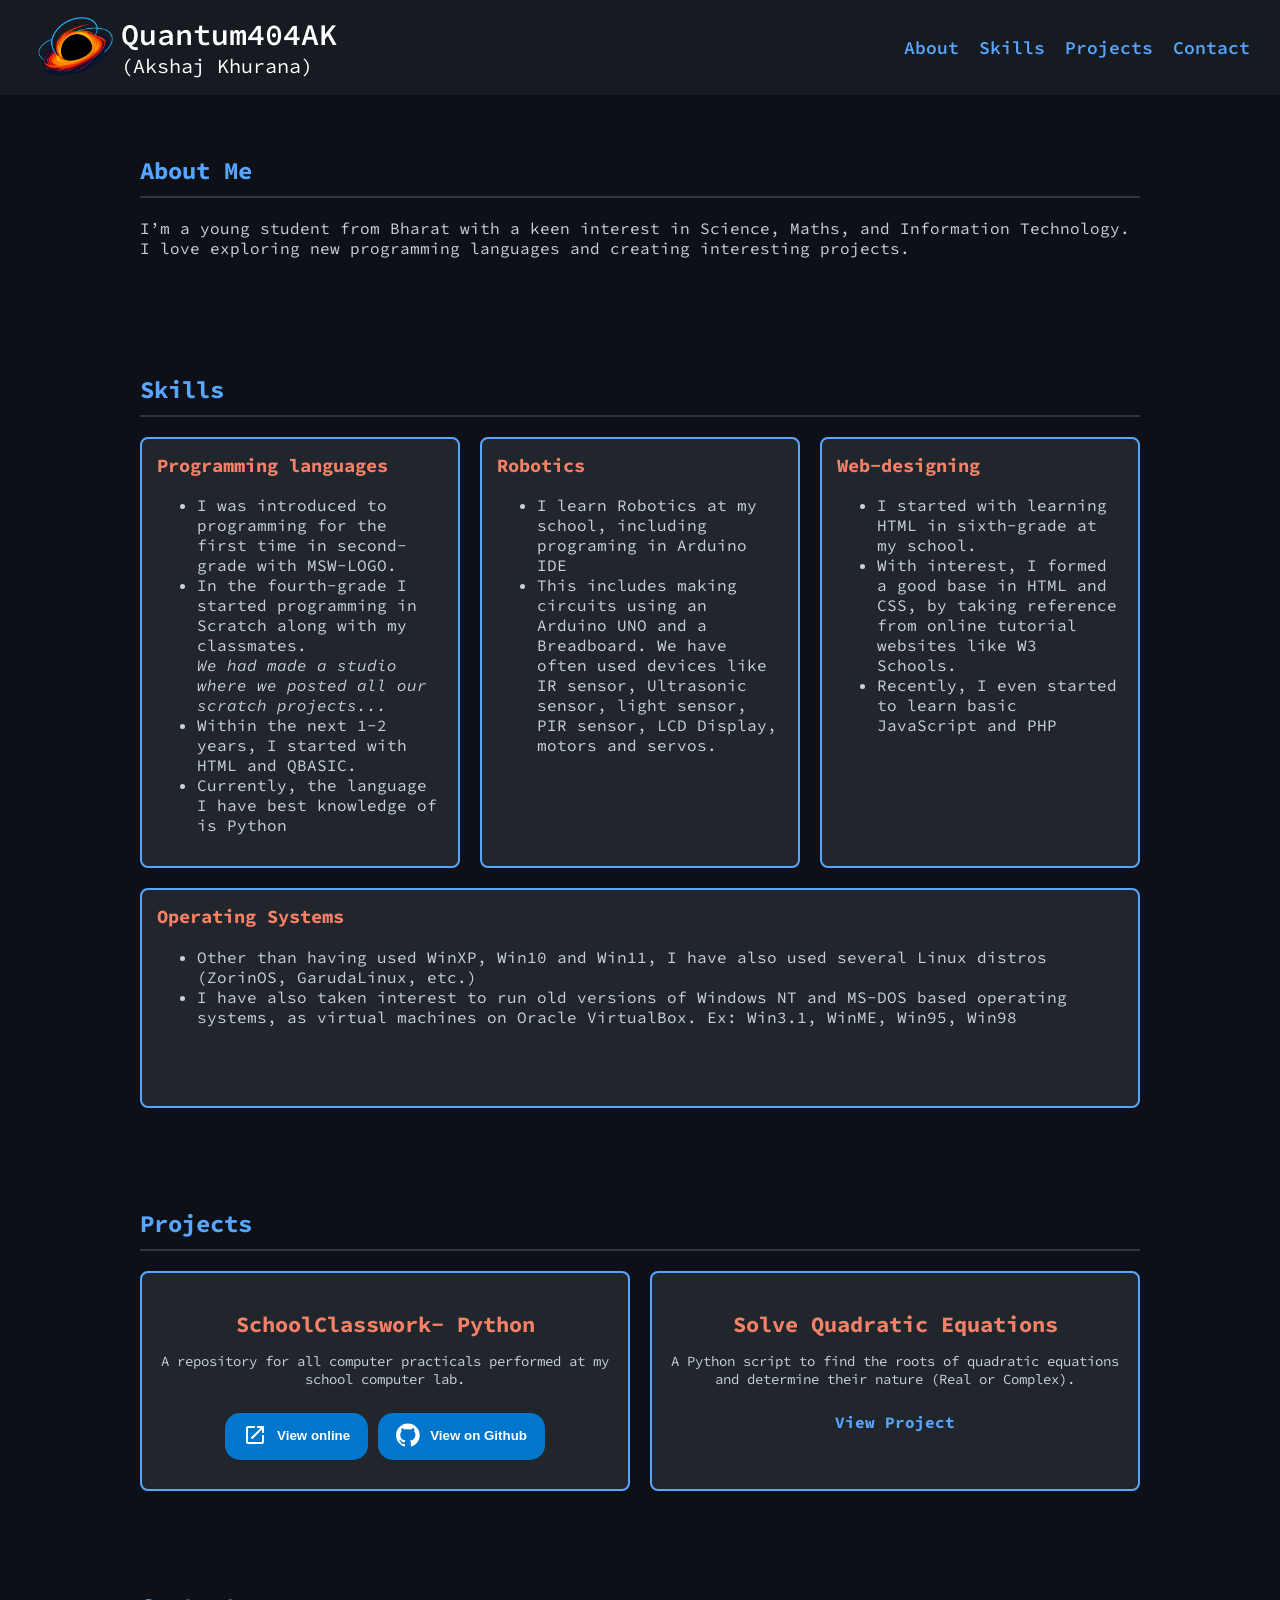
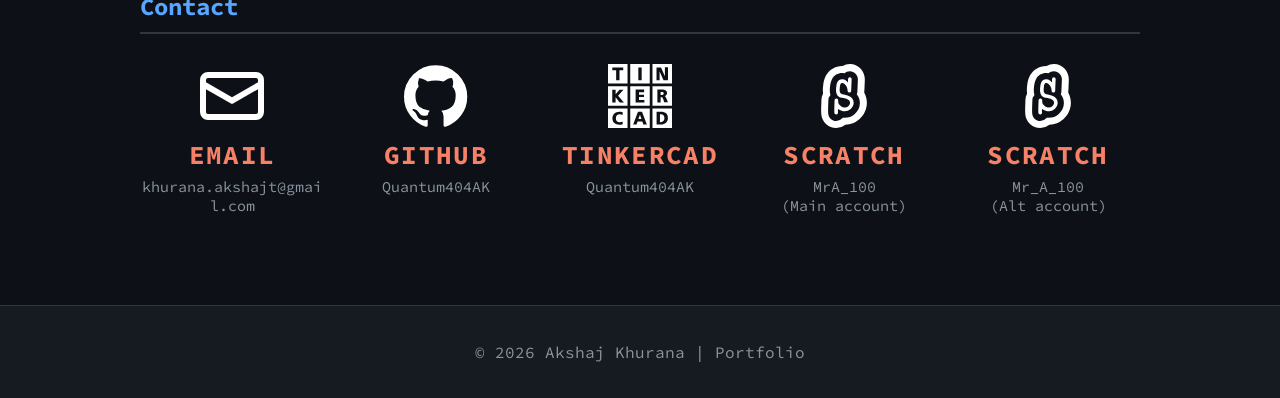
==== index.html @ 87005853 "Update (26/03/2026) added proper icons in media folder and did little changes to the website" ====
<!DOCTYPE html>
<html lang="en">
<head>
  <meta charset="UTF-8">
  <meta name="viewport" content="width=device-width, initial-scale=1.0">
  <title>Quantum404AK | Portfolio</title>
  <link rel="preconnect" href="https://fonts.googleapis.com">
  <link rel="preconnect" href="https://fonts.gstatic.com" crossorigin>
  <link href="https://fonts.googleapis.com/css2?family=Source+Code+Pro:wght@400;600;700&display=swap" rel="stylesheet">
  <link rel="stylesheet" type="text/css" href="styles.css">
  <link rel="icon" type="image/x-icon" href="media/website_icon_square.png">
</head>
<body>
  <header>
    <div class="header"> <div class="title"> <a href="https://quantum404ak.github.io"><span>
    <img src="media/website_icon_sized.png" alt="website_icon">
     <p> <font style="font-weight: 600; font-size: 30px;">Quantum404AK</font><br><font style="font-weight: 400; font-size: 20px;"> (Akshaj Khurana)</font> </p>
        </span></a> </div>
    <nav>
      <a href="#about">About</a>
      <a href="#skills">Skills</a>
      <a href="#projects">Projects</a>
      <a href="#contact">Contact</a>
    </nav>
  </header>

  <section id="about">
    <h2>About Me</h2>
    <p>
      I’m a young student from Bharat with a keen interest in Science, Maths, and Information Technology. 
      I love exploring new programming languages and creating interesting projects.
    </p>
  </section>

  <section id="skills">
    <h2>Skills</h2>
    <div class="skill_tiles">
		<div class="skill_tile">
        <h3>Programming languages</h3>
        <ul>
          <li>I was introduced to programming for the first time in second-grade with MSW-LOGO.</li>
          <li>In the fourth-grade I started programming in Scratch along with my classmates. <br><i>We had made a studio where we posted all our scratch projects...</i></li>
          <li>Within the next 1-2 years, I started with HTML and QBASIC.</li>
          <li>Currently, the language I have best knowledge of is Python</li>
        </ul>
      </div>
      <div class="skill_tile">
        <h3>Robotics</h3>
        <ul>
          <li>I learn Robotics at my school, including programing in Arduino IDE</li>
          <li>This includes making circuits using an Arduino UNO and a Breadboard. We have often used devices like IR sensor, Ultrasonic sensor, light sensor, PIR sensor, LCD Display, motors and servos.</li>
        </ul>
      </div>
      <div class="skill_tile">
        <h3>Web-designing</h3>
        <ul>
          <li>I started with learning HTML in sixth-grade at my school.</li>
          <li>With interest, I formed a good base in HTML and CSS, by taking reference from online tutorial websites like W3 Schools.</li>
          <li>Recently, I even started to learn basic JavaScript and PHP</li>
        </ul>
      </div>
		<div class="skill_tile">
        <h3>Operating Systems</h3>
        <ul>
          <li>Other than having used WinXP, Win10 and Win11, I have also used several Linux distros (ZorinOS, GarudaLinux, etc.)</li>
          <li>I have also taken interest to run old versions of Windows NT and MS-DOS based operating systems, as virtual machines on Oracle VirtualBox. Ex: Win3.1, WinME, Win95, Win98</li>
        </ul>
      </div>
    </div>
  </section>

  <section id="projects">
    <h2>Projects</h2>
    <div class="projects">
      <div class="project">
        <h3>SchoolClasswork- Python</h3>
        <p>A repository for all computer practicals performed at my school computer lab.</p>
        <div class="project-buttons">
          <a href="https://quantum404ak.github.io/projects/school_classwork_python/" target="_blank">
            <button class="btn"> <span>
                        <img src="media/open-in-new_24px_dark.svg">
                        View online</span></button>
          </a>
          <a href="https://github.com/Quantum404AK/school_classwork_python/" target="_blank">
            <button class="btn"><span>
                        <img src="media/github_24px_dark.svg">
                        View on Github</span></button>
          </a>
        </div>
      </div>
      <div class="project">
        <h3>Solve Quadratic Equations</h3>
        <p>A Python script to find the roots of quadratic equations and determine their nature (Real or Complex).</p>
        <a href="https://github.com/Quantum404AK/Solve-Quadratic-Equations-using-Python" target="_blank">View Project</a>
      </div>
    </div>
  </section>

  <section id="contact">
    <h2>Contact</h2>
    <div class="contact-grid">
      <a href="mailto:khurana.akshajt@gmail.com" class="contact-card">
        <img src="media/mail_64px_dark.svg" alt ="mail_icon">
        <span class="contact-label">Email</span>
        <span class="contact-value">khurana.akshajt@gmail.com</span>
      </a>
      <a href="https://github.com/Quantum404AK" target="_blank" class="contact-card">
		<img src="media/github_64px_dark.svg" alt="github_icon">
        <span class="contact-label">GitHub</span>
        <span class="contact-value">Quantum404AK</span>
      </a>
      <a href="https://www.tinkercad.com/users/kvr83vCfuyB-quantum404ak" target="_blank" class="contact-card">
        <img src="media/tinkercad_64px_dark.svg" alt="tinkercad_icon">
        <span class="contact-label">Tinkercad</span>
        <span class="contact-value">Quantum404AK</span>
      </a>
      <a href="https://scratch.mit.edu/users/MrA_100" target="_blank" class="contact-card">
		<img src="media/scratch_64px_dark.svg" alt="scratch_icon">
        <span class="contact-label">Scratch</span>
        <span class="contact-value">MrA_100<br>(Main account)</span>
      </a>
	  <a href="https://scratch.mit.edu/users/Mr_A_100" target="_blank" class="contact-card">
		<img src="media/scratch_64px_dark.svg" alt="scratch_icon">
        <span class="contact-label">Scratch</span>
        <span class="contact-value">Mr_A_100<br>(Alt account)</span>
      </a>
    </div>
  </section>

  <footer>
    <p>&copy; 2026 Akshaj Khurana | Portfolio</p>
  </footer>
</body>
</html>
---- styles.css ----
/*
body {
    font-family: "Source Code Pro", monospace;
    font-optical-sizing: auto;
    font-style: normal;
    margin: 0;
    padding: 0;
    background: #0D1117;
    color: #C9D1D9;
}
.title span{
        display: inline-flex;
    align-items: center;
  }
.title a,
.title a:link,
.title a:visited,
.title a:hover,
.title a:active {
  color: inherit;
  text-decoration: none;
}
.title p {
        margin: 0px;
}
.title img {
    width: 75px;
    height: auto;
    margin: 0 8px;
  }
header {
    background: #30363D;
        color: #FFFFFF;
    padding: 20px;
}
header h1 {
    margin: 0;
}
nav {
    margin-top: 10px;
}
nav a {
    color: #fff;
    margin: 0 10px;
    text-decoration: none;
}
section {
    padding: 40px;
    max-width: 900px;
    margin: auto;
}
h2 {
    border-bottom: 2px solid #30363D;
    padding-bottom: 10px;
}
.skill_tiles {
        display:flex;
        gap: 20px;
}
.skill_tile {
        padding: 15px;
        border-radius: 8px;
  border-color: #C75136;
  border-width: 10px;
  transition: transform 0.3s ease, box-shadow 0.3s ease;
}
.skill_tile:hover {
  transform: translateY(-5px);
  box-shadow: 0 8px 20px #A5D6FF;
}
.projects {
  display: flex;
  gap: 20px;
}

.project {
  background: #F78166;
  padding: 15px;
  border-radius: 8px;
  border-color: #C75136;
  border-width: 10px;
  transition: transform 0.3s ease, box-shadow 0.3s ease;
  text-align: center;
}

.project h3 {
  margin-bottom: 10px;
  color: #333;
  font-size: 25px;
}

.project p {
  color: #555;
  font-weight: bold;
}

.project a {
  display: inline-block;
  margin-top: 10px;
  text-decoration: none;
  color: #0077cc;
  font-weight: bold;
  transition: color 0.3s ease;
}

.project:hover {
  transform: translateY(-5px);
  box-shadow: 0 8px 20px #A5D6FF;
}

.project:hover a {
  color: #005fa3;
}

.project-buttons {
  margin-top: 15px;
  display: flex;
  gap: 10px;
  justify-content: center;
}

.btn {
  padding: 10px 18px;
  border: none;
  border-radius: 15px;
  cursor: pointer;
  font-weight: 600;
  transition: all 0.3s ease;
}
.btn {
  background: #0077cc;
  color: #fff;
}

.btn span{
        display: inline-flex;
    align-items: center;
  }
  
.btn img {
        padding-right: 10px;
}

.btn:hover {
  background: #005fa3;
  transform: scale(1.05);
}
footer {
    background: #222;
    color: #fff;
    text-align: center;
    padding: 20px;
    margin-top: 40px;
}
/*New code below*/
body {
  font-family: "Source Code Pro", monospace;
  margin: 0;
  padding: 0;
  background: #0D1117;
  color: #C9D1D9;
}

/* Header */
header {
  background: #161B22;
  color: #FFFFFF;
  padding: 15px 30px;
  display: flex;
  justify-content: space-between;
  align-items: center;
  flex-wrap: wrap;
}

.header {
  display: flex;
  justify-content: space-between;
  align-items: center;
  width: 100%;
}

.title {
  display: flex;
}

.title span {
  display: inline-flex;
  align-items: center;
}

.title a,
.title a:link,
.title a:visited,
.title a:hover,
.title a:active {
  color: inherit;
  text-decoration: none;
}

.title p {
  margin: 0px;
}

.title img {
  width: 75px;
  height: auto;
  margin: 0 8px;
}

nav {
  display: flex;
  align-items: center;
  flex-wrap: wrap;
  margin-left: auto;
  font-size: 18px;
}

@media (max-width: 450px) {
  .header {
    flex-wrap: wrap;
  }
  nav {
    width: 100%;
    margin-left: 0;
    justify-content: center;
    margin-top: 12px;
  }
}

nav a {
  color: #58A6FF;
  margin-left: 20px;
  text-decoration: none;
  font-weight: 600;
  transition: color 0.3s ease;
}

nav a:hover {
  color: #F78166;
}

/* Sections */
section {
  padding: 40px;
  max-width: 1000px;
  margin: auto;
}

h2 {
  border-bottom: 2px solid #30363D;
  padding-bottom: 10px;
  color: #58A6FF;
}

/* Skills */
.skill_tiles {
  display: flex;
  flex-wrap: wrap;
  gap: 20px;
  justify-content: flex-start;
}

.skill_tile {
  background: #21262D;
  color: #C9D1D9;
  width: 280px;
  min-height: 220px;
  /* ensures a minimum size */
  padding: 15px;
  border-radius: 8px;
  border: 2px solid #58A6FF;
  transition: transform 0.3s ease, box-shadow 0.3s ease;
  flex: 1 1 280px;
  box-sizing: border-box;
  /* prevents overflow */
}

.skill_tile:hover {
  transform: translateY(-5px);
  box-shadow: 0 8px 20px #58A6FF;
}

.skill_tile h3 {
  margin-top: 0;
  color: #F78166;
}

*/

/* Skills */
.skill_tiles {
  display: flex;
  flex-wrap: wrap;
  gap: 20px;
  justify-content: flex-start;
}

.skill_tile {
  background: #21262D;
  color: #C9D1D9;
  width: 280px;
  min-height: 220px;
  padding: 15px;
  border-radius: 8px;
  border: 2px solid #58A6FF;
  transition: transform 0.3s ease, box-shadow 0.3s ease;
  flex: 1 1 280px;
  box-sizing: border-box;
}

.skill_tile:hover {
  transform: translateY(-5px);
  box-shadow: 0 8px 20px #58A6FF;
}

.skill_tile h3 {
  margin-top: 0;
  color: #F78166;
}

/* Projects */
.projects {
  display: flex;
  flex-wrap: wrap;
  gap: 20px;
  justify-content: flex-start;
}

.project {
  background: #21262D;
  color: #C9D1D9;
  width: 280px;
  min-height: 220px;
  padding: 15px;
  border-radius: 8px;
  border: 2px solid #58A6FF;
  transition: transform 0.3s ease, box-shadow 0.3s ease;
  flex: 1 1 280px;
  box-sizing: border-box;
  text-align: center;
}

.project:hover {
  transform: translateY(-5px);
  box-shadow: 0 8px 20px #58A6FF;
}

.project h3 {
  margin-bottom: 10px;
  color: #F78166;
  font-size: 22px;
}

.project p {
  font-size: 14px;
  color: #C9D1D9;
}

.project a {
  display: inline-block;
  margin-top: 10px;
  text-decoration: none;
  color: #58A6FF;
  font-weight: bold;
  transition: color 0.3s ease;
}

.project a:hover {
  color: #F78166;
}

.project-buttons {
  margin-top: 15px;
  display: flex;
  gap: 10px;
  justify-content: center;
}

.btn {
  padding: 10px 18px;
  border: none;
  border-radius: 15px;
  cursor: pointer;
  font-weight: 600;
  transition: all 0.3s ease;
}

.btn {
  background: #0077cc;
  color: #fff;
}

.btn span {
  display: inline-flex;
  align-items: center;
}

.btn img {
  padding-right: 10px;
}

.btn:hover {
  background: #005fa3;
  transform: scale(1.05);
}

footer {
  background: #161B22;
  color: #8B949E;
  padding: 20px;
  margin-top: 40px;
  text-align: center;
  border-top: 1px solid #30363D;
}

/* Contact */
.contact-grid {
  display: flex;
  /*flex-wrap: wrap;*/
  gap: 20px;
  justify-content: flex-start;
  margin-top: 20px;
}

.contact-card {
	padding-top: 10px;
	padding-bottom: 10px;
  text-decoration: none;
  color: #C9D1D9;
  flex: 1 1 160px;
  display: flex;
  flex-direction: column;
  align-items: center;
  text-align: center;
  transition: transform 0.3s ease, box-shadow 0.3s ease, border-color 0.3s ease;
}

.contact-card:hover {
  transform: translateY(-5px);
  /*box-shadow: 0 4px 10px #58A6FF;*/
}

.contact-card img {
	padding-bottom: 10px;
}

.contact-label {
  font-size: 26px;
  font-weight: 700;
  color: #F78166;
  margin-bottom: 6px;
  letter-spacing: 0.05em;
  text-transform: uppercase;
}

.contact-value {
  font-size: 15px;
  color: #8B949E;
  word-break: break-all;
}
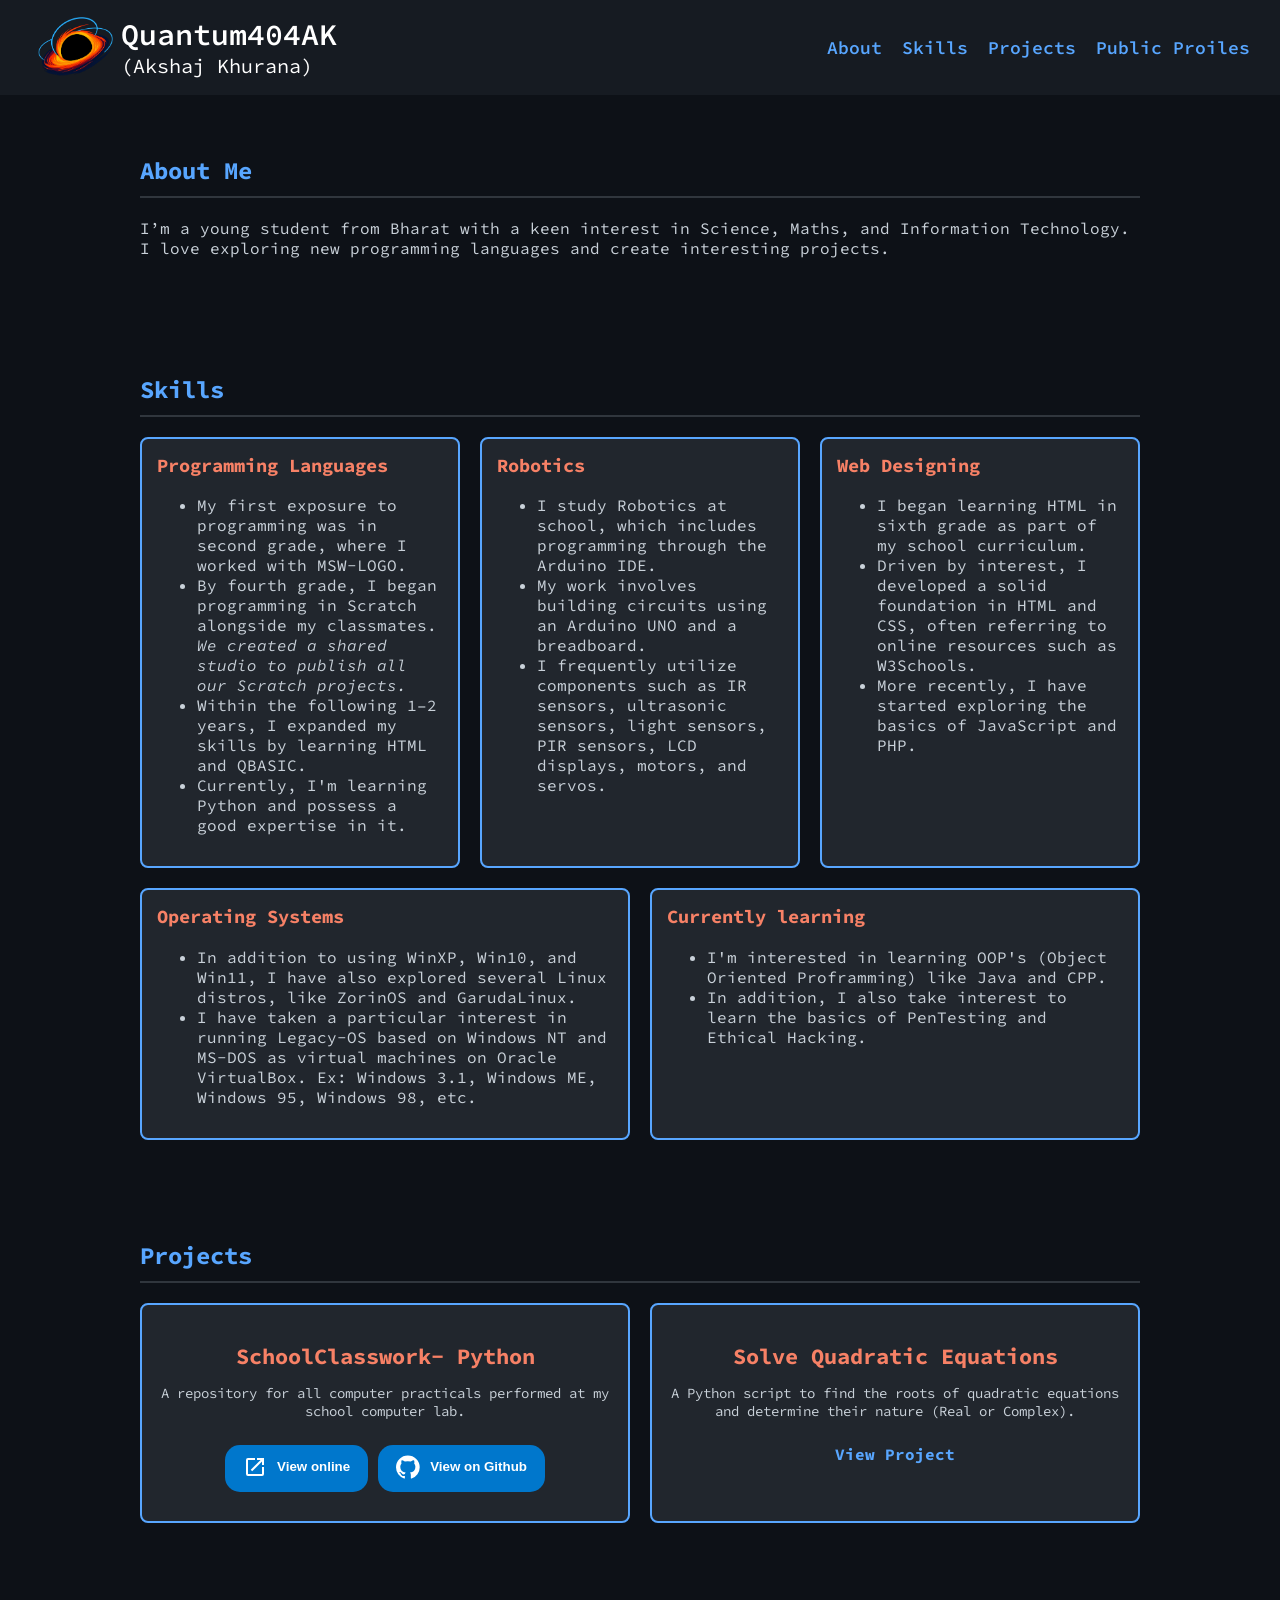
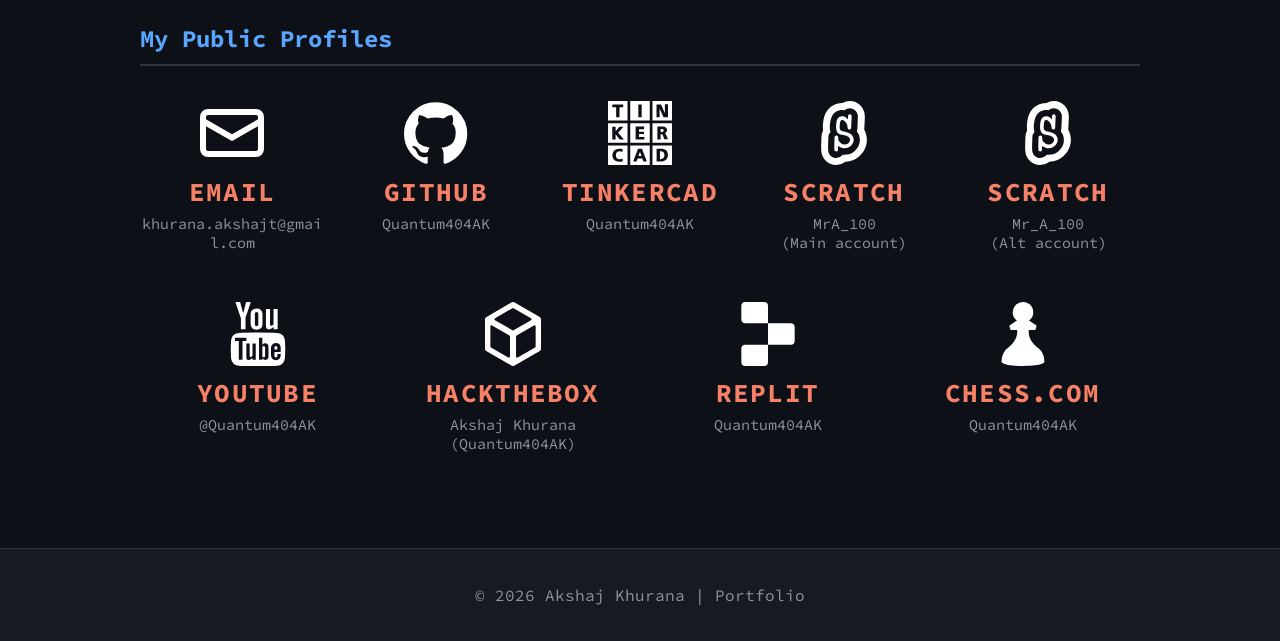
==== commit 40c8df66: "Update (27/03/2026) 1. Added new public profiles. 2. Replaced the text in skills with a paraphrased " ====
--- a/index.html
+++ b/index.html
@@ -20,7 +20,7 @@
       <a href="#about">About</a>
       <a href="#skills">Skills</a>
       <a href="#projects">Projects</a>
-      <a href="#contact">Contact</a>
+      <a href="#contact">Public Proiles</a>
     </nav>
   </header>
 
@@ -28,13 +28,16 @@
     <h2>About Me</h2>
     <p>
       I’m a young student from Bharat with a keen interest in Science, Maths, and Information Technology. 
-      I love exploring new programming languages and creating interesting projects.
+      I love exploring new programming languages and create interesting projects.
     </p>
   </section>
 
   <section id="skills">
     <h2>Skills</h2>
     <div class="skill_tiles">
+	<!--
+	My intitial text....
+	(DELETE THIS COMMENT LATER)
 		<div class="skill_tile">
         <h3>Programming languages</h3>
         <ul>
@@ -67,6 +70,52 @@
         </ul>
       </div>
     </div>
+	--!>
+	<div class="skill_tiles"> 
+  <div class="skill_tile"> 
+    <h3>Programming Languages</h3> 
+    <ul> 
+      <li>My first exposure to programming was in second grade, where I worked with MSW-LOGO.</li> 
+      <li>By fourth grade, I began programming in Scratch alongside my classmates. <br><i>We created a shared studio to publish all our Scratch projects.</i></li> 
+      <li>Within the following 1–2 years, I expanded my skills by learning HTML and QBASIC.</li> 
+      <li>Currently, I'm learning Python and possess a good expertise in it.</li> 
+    </ul> 
+  </div> 
+  
+  <div class="skill_tile"> 
+    <h3>Robotics</h3> 
+    <ul> 
+      <li>I study Robotics at school, which includes programming through the Arduino IDE.</li> 
+      <li>My work involves building circuits using an Arduino UNO and a breadboard.</li>
+	  <li>I frequently utilize components such as IR sensors, ultrasonic sensors, light sensors, PIR sensors, LCD displays, motors, and servos.</li> 
+    </ul> 
+  </div> 
+  
+  <div class="skill_tile"> 
+    <h3>Web Designing</h3> 
+    <ul> 
+      <li>I began learning HTML in sixth grade as part of my school curriculum.</li> 
+      <li>Driven by interest, I developed a solid foundation in HTML and CSS, often referring to online resources such as W3Schools.</li> 
+      <li>More recently, I have started exploring the basics of JavaScript and PHP.</li> 
+    </ul> 
+  </div> 
+  
+  <div class="skill_tile"> 
+    <h3>Operating Systems</h3> 
+    <ul> 
+      <li>In addition to using WinXP, Win10, and Win11, I have also explored several Linux distros, like ZorinOS and GarudaLinux.</li> 
+      <li>I have taken a particular interest in running Legacy-OS based on Windows NT and MS-DOS as virtual machines on Oracle VirtualBox. Ex: Windows 3.1, Windows ME, Windows 95, Windows 98, etc.</li> 
+    </ul> 
+  </div> 
+  <div class="skill_tile"> 
+    <h3>Currently learning</h3> 
+    <ul> 
+      <li>I'm interested in learning OOP's (Object Oriented Proframming) like Java and CPP.</li> 
+      <li>In addition, I also take interest to learn the basics of PenTesting and Ethical Hacking.</li> 
+    </ul> 
+  </div> 
+</div>
+
   </section>
 
   <section id="projects">
@@ -97,7 +146,7 @@
   </section>
 
   <section id="contact">
-    <h2>Contact</h2>
+    <h2>My Public Profiles</h2>
     <div class="contact-grid">
       <a href="mailto:khurana.akshajt@gmail.com" class="contact-card">
         <img src="media/mail_64px_dark.svg" alt ="mail_icon">
@@ -124,6 +173,26 @@
         <span class="contact-label">Scratch</span>
         <span class="contact-value">Mr_A_100<br>(Alt account)</span>
       </a>
+	  <a href="https://www.youtube.com/@Quantum404AK" target="_blank" class="contact-card">
+		<img src="media/youtube_64px_dark.svg" alt="scratch_icon">
+        <span class="contact-label">YouTube</span>
+        <span class="contact-value">@Quantum404AK</span>
+      </a>
+	  <a href="https://profile.hackthebox.com/profile/019d2fa9-46f9-70f2-98e4-74d680e71ab7" target="_blank" class="contact-card">
+		<img src="media/hackthebox_64px_dark.svg" alt="scratch_icon">
+        <span class="contact-label">HackTheBox</span>
+        <span class="contact-value">Akshaj Khurana <br> (Quantum404AK)</span>
+      </a>
+	  <a href="https://replit.com/@Quantum404AK" target="_blank" class="contact-card">
+		<img src="media/replit_64px_dark.svg" alt="scratch_icon">
+        <span class="contact-label">Replit</span>
+        <span class="contact-value">Quantum404AK</span>
+      </a>
+	  <a href="https://www.chess.com/member/quantum404ak" target="_blank" class="contact-card">
+		<img src="media/chessdotcom_64px_dark.svg" alt="scratch_icon">
+        <span class="contact-label">Chess.Com</span>
+        <span class="contact-value">Quantum404AK</span>
+      </a>
     </div>
   </section>
 
--- a/styles.css
+++ b/styles.css
@@ -416,15 +416,15 @@
 /* Contact */
 .contact-grid {
   display: flex;
-  /*flex-wrap: wrap;*/
+  flex-wrap: wrap;
   gap: 20px;
   justify-content: flex-start;
   margin-top: 20px;
 }
 
 .contact-card {
-	padding-top: 10px;
-	padding-bottom: 10px;
+	padding-top: 15px;
+	padding-bottom: 15px;
   text-decoration: none;
   color: #C9D1D9;
   flex: 1 1 160px;
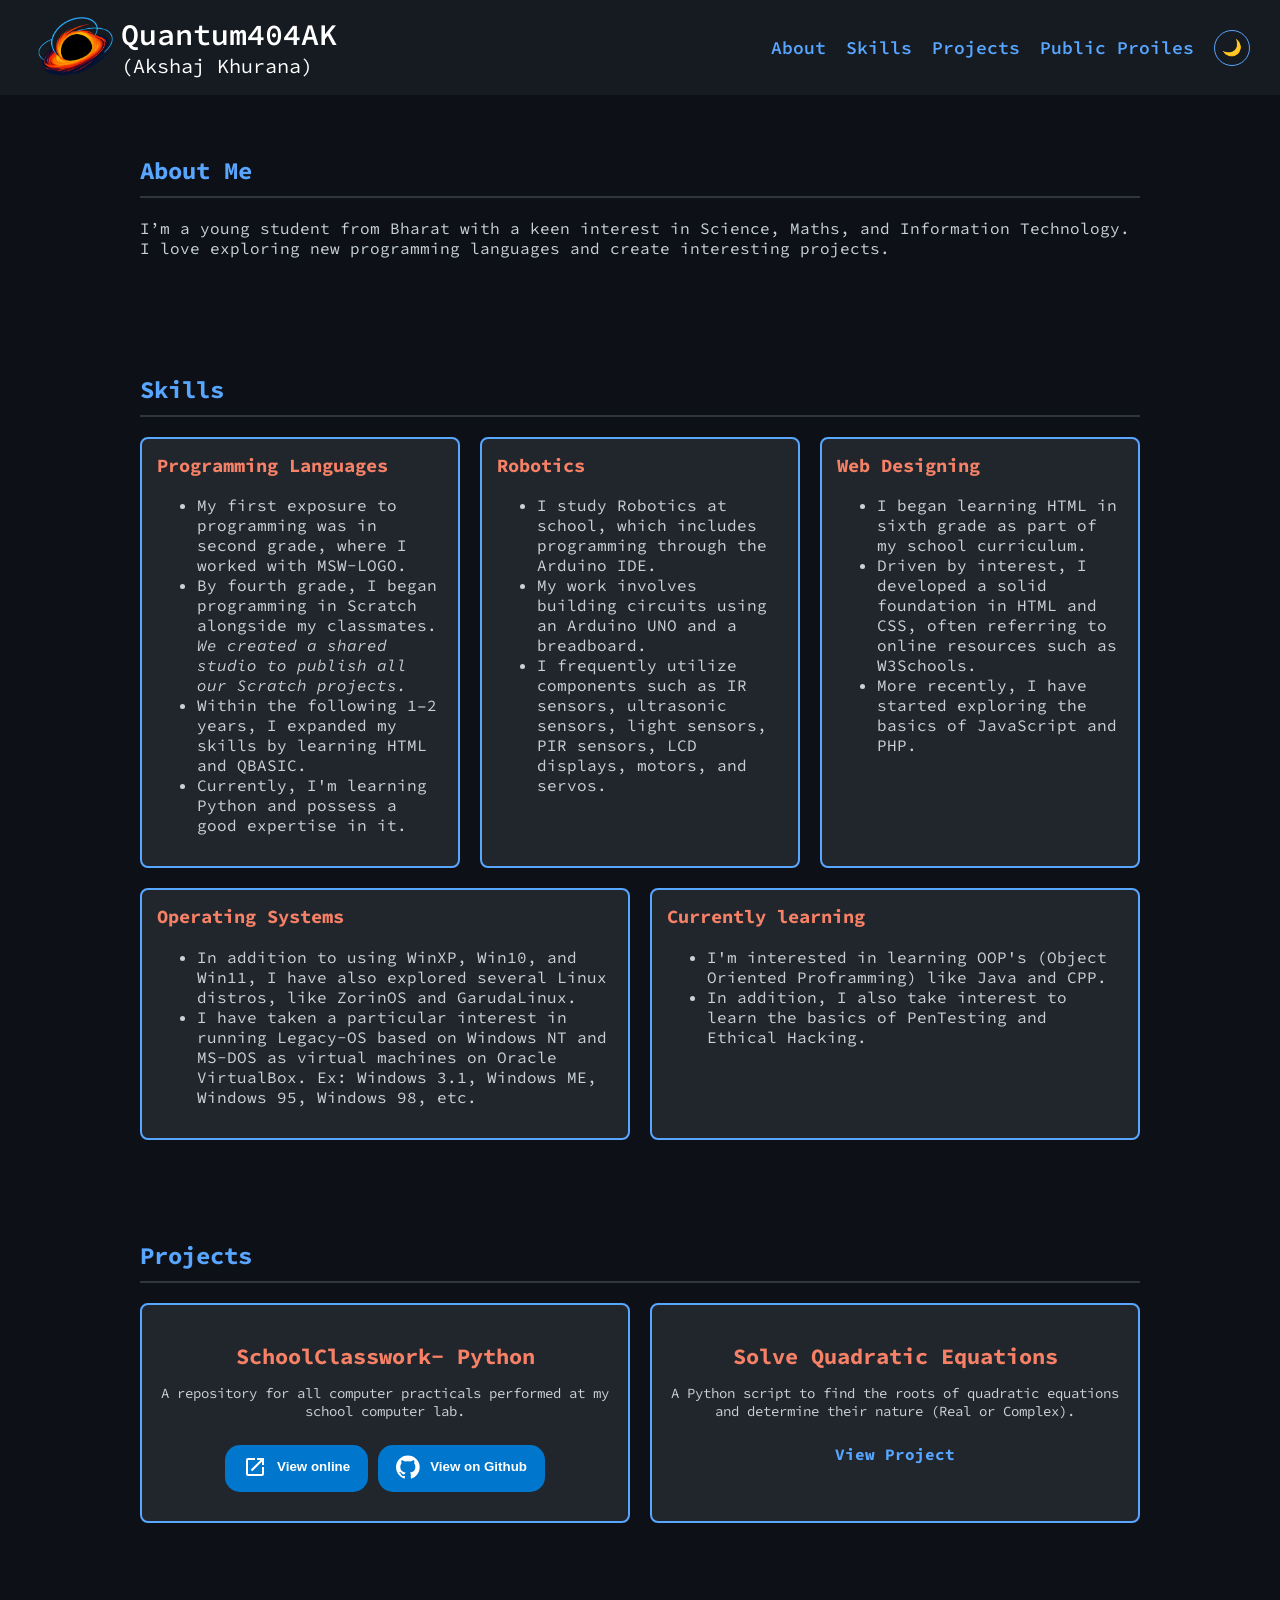
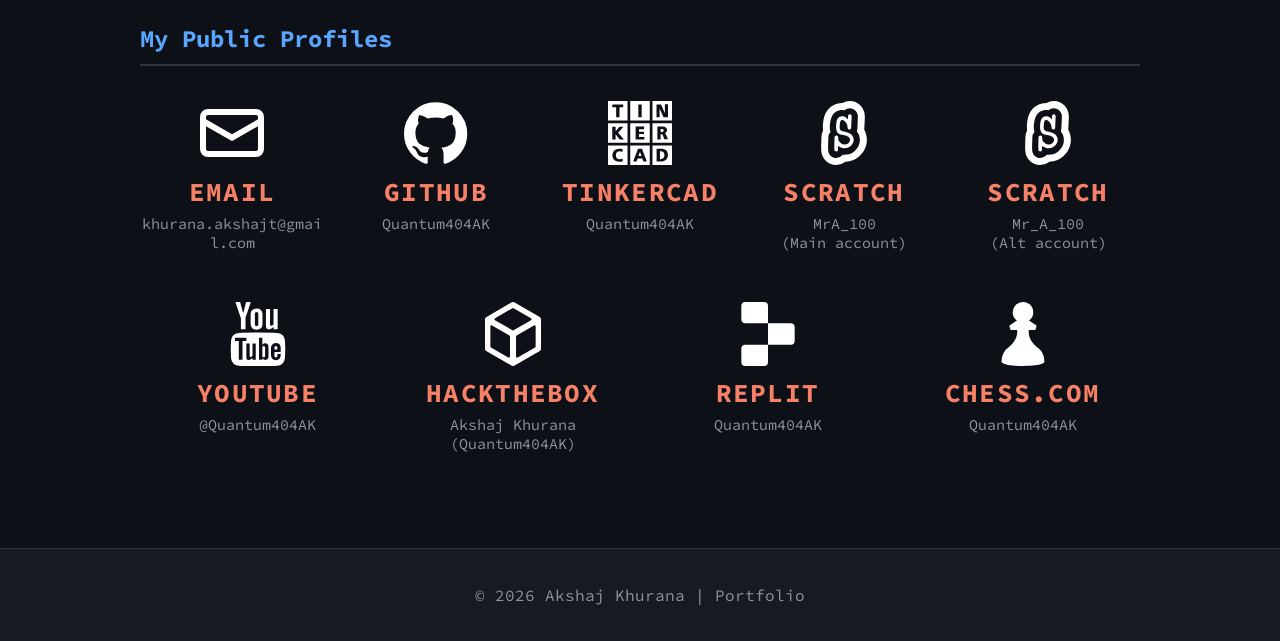
==== commit 12cd701d: "Add dark and light mode toggle with cookie persistence Adds a theme toggle button to the header, imp" ====
--- a/index.html
+++ b/index.html
@@ -9,6 +9,7 @@
   <link href="https://fonts.googleapis.com/css2?family=Source+Code+Pro:wght@400;600;700&display=swap" rel="stylesheet">
   <link rel="stylesheet" type="text/css" href="styles.css">
   <link rel="icon" type="image/x-icon" href="media/website_icon_square.png">
+  <script src="theme.js"></script>
 </head>
 <body>
   <header>
@@ -21,6 +22,7 @@
       <a href="#skills">Skills</a>
       <a href="#projects">Projects</a>
       <a href="#contact">Public Proiles</a>
+      <button id="theme-toggle" class="theme-btn" title="Toggle light/dark mode">🌙</button>
     </nav>
   </header>
 
@@ -35,10 +37,10 @@
   <section id="skills">
     <h2>Skills</h2>
     <div class="skill_tiles">
-	<!--
-	My intitial text....
-	(DELETE THIS COMMENT LATER)
-		<div class="skill_tile">
+        <!--
+        My intitial text....
+        (DELETE THIS COMMENT LATER)
+                <div class="skill_tile">
         <h3>Programming languages</h3>
         <ul>
           <li>I was introduced to programming for the first time in second-grade with MSW-LOGO.</li>
@@ -62,7 +64,7 @@
           <li>Recently, I even started to learn basic JavaScript and PHP</li>
         </ul>
       </div>
-		<div class="skill_tile">
+                <div class="skill_tile">
         <h3>Operating Systems</h3>
         <ul>
           <li>Other than having used WinXP, Win10 and Win11, I have also used several Linux distros (ZorinOS, GarudaLinux, etc.)</li>
@@ -70,8 +72,8 @@
         </ul>
       </div>
     </div>
-	--!>
-	<div class="skill_tiles"> 
+        --!>
+        <div class="skill_tiles"> 
   <div class="skill_tile"> 
     <h3>Programming Languages</h3> 
     <ul> 
@@ -87,7 +89,7 @@
     <ul> 
       <li>I study Robotics at school, which includes programming through the Arduino IDE.</li> 
       <li>My work involves building circuits using an Arduino UNO and a breadboard.</li>
-	  <li>I frequently utilize components such as IR sensors, ultrasonic sensors, light sensors, PIR sensors, LCD displays, motors, and servos.</li> 
+          <li>I frequently utilize components such as IR sensors, ultrasonic sensors, light sensors, PIR sensors, LCD displays, motors, and servos.</li> 
     </ul> 
   </div> 
   
@@ -154,7 +156,7 @@
         <span class="contact-value">khurana.akshajt@gmail.com</span>
       </a>
       <a href="https://github.com/Quantum404AK" target="_blank" class="contact-card">
-		<img src="media/github_64px_dark.svg" alt="github_icon">
+                <img src="media/github_64px_dark.svg" alt="github_icon">
         <span class="contact-label">GitHub</span>
         <span class="contact-value">Quantum404AK</span>
       </a>
@@ -164,32 +166,32 @@
         <span class="contact-value">Quantum404AK</span>
       </a>
       <a href="https://scratch.mit.edu/users/MrA_100" target="_blank" class="contact-card">
-		<img src="media/scratch_64px_dark.svg" alt="scratch_icon">
+                <img src="media/scratch_64px_dark.svg" alt="scratch_icon">
         <span class="contact-label">Scratch</span>
         <span class="contact-value">MrA_100<br>(Main account)</span>
       </a>
-	  <a href="https://scratch.mit.edu/users/Mr_A_100" target="_blank" class="contact-card">
-		<img src="media/scratch_64px_dark.svg" alt="scratch_icon">
+          <a href="https://scratch.mit.edu/users/Mr_A_100" target="_blank" class="contact-card">
+                <img src="media/scratch_64px_dark.svg" alt="scratch_icon">
         <span class="contact-label">Scratch</span>
         <span class="contact-value">Mr_A_100<br>(Alt account)</span>
       </a>
-	  <a href="https://www.youtube.com/@Quantum404AK" target="_blank" class="contact-card">
-		<img src="media/youtube_64px_dark.svg" alt="scratch_icon">
+          <a href="https://www.youtube.com/@Quantum404AK" target="_blank" class="contact-card">
+                <img src="media/youtube_64px_dark.svg" alt="scratch_icon">
         <span class="contact-label">YouTube</span>
         <span class="contact-value">@Quantum404AK</span>
       </a>
-	  <a href="https://profile.hackthebox.com/profile/019d2fa9-46f9-70f2-98e4-74d680e71ab7" target="_blank" class="contact-card">
-		<img src="media/hackthebox_64px_dark.svg" alt="scratch_icon">
+          <a href="https://profile.hackthebox.com/profile/019d2fa9-46f9-70f2-98e4-74d680e71ab7" target="_blank" class="contact-card">
+                <img src="media/hackthebox_64px_dark.svg" alt="scratch_icon">
         <span class="contact-label">HackTheBox</span>
         <span class="contact-value">Akshaj Khurana <br> (Quantum404AK)</span>
       </a>
-	  <a href="https://replit.com/@Quantum404AK" target="_blank" class="contact-card">
-		<img src="media/replit_64px_dark.svg" alt="scratch_icon">
+          <a href="https://replit.com/@Quantum404AK" target="_blank" class="contact-card">
+                <img src="media/replit_64px_dark.svg" alt="scratch_icon">
         <span class="contact-label">Replit</span>
         <span class="contact-value">Quantum404AK</span>
       </a>
-	  <a href="https://www.chess.com/member/quantum404ak" target="_blank" class="contact-card">
-		<img src="media/chessdotcom_64px_dark.svg" alt="scratch_icon">
+          <a href="https://www.chess.com/member/quantum404ak" target="_blank" class="contact-card">
+                <img src="media/chessdotcom_64px_dark.svg" alt="scratch_icon">
         <span class="contact-label">Chess.Com</span>
         <span class="contact-value">Quantum404AK</span>
       </a>
--- a/styles.css
+++ b/styles.css
@@ -413,6 +413,139 @@
   border-top: 1px solid #30363D;
 }
 
+/* Theme toggle button */
+.theme-btn {
+  background: none;
+  border: 1.5px solid #58A6FF;
+  border-radius: 50%;
+  width: 36px;
+  height: 36px;
+  cursor: pointer;
+  font-size: 16px;
+  margin-left: 20px;
+  display: inline-flex;
+  align-items: center;
+  justify-content: center;
+  transition: border-color 0.3s ease, transform 0.3s ease;
+  color: inherit;
+  flex-shrink: 0;
+  line-height: 1;
+  padding: 0;
+}
+
+.theme-btn:hover {
+  border-color: #F78166;
+  transform: scale(1.15);
+}
+
+/* =====================
+   Light mode overrides
+   ===================== */
+body.light-mode {
+  background: #F6F8FA;
+  color: #24292F;
+}
+
+body.light-mode header {
+  background: #FFFFFF;
+  color: #24292F;
+  border-bottom: 1px solid #D0D7DE;
+}
+
+body.light-mode nav a {
+  color: #0969DA;
+}
+
+body.light-mode nav a:hover {
+  color: #CF222E;
+}
+
+body.light-mode .theme-btn {
+  border-color: #0969DA;
+}
+
+body.light-mode .theme-btn:hover {
+  border-color: #CF222E;
+}
+
+body.light-mode h2 {
+  color: #0969DA;
+  border-bottom-color: #D0D7DE;
+}
+
+body.light-mode .skill_tile {
+  background: #FFFFFF;
+  color: #24292F;
+  border-color: #0969DA;
+}
+
+body.light-mode .skill_tile:hover {
+  box-shadow: 0 8px 20px rgba(9, 105, 218, 0.35);
+}
+
+body.light-mode .skill_tile h3 {
+  color: #CF222E;
+}
+
+body.light-mode .project {
+  background: #FFFFFF;
+  color: #24292F;
+  border-color: #0969DA;
+}
+
+body.light-mode .project:hover {
+  box-shadow: 0 8px 20px rgba(9, 105, 218, 0.35);
+}
+
+body.light-mode .project h3 {
+  color: #CF222E;
+}
+
+body.light-mode .project p {
+  color: #24292F;
+}
+
+body.light-mode .project a {
+  color: #0969DA;
+}
+
+body.light-mode .project a:hover {
+  color: #CF222E;
+}
+
+body.light-mode .btn {
+  background: #0969DA;
+}
+
+body.light-mode .btn:hover {
+  background: #0550AE;
+}
+
+body.light-mode footer {
+  background: #FFFFFF;
+  color: #57606A;
+  border-top-color: #D0D7DE;
+}
+
+body.light-mode .contact-card {
+  background: #FFFFFF;
+  color: #24292F;
+  border-color: #0969DA;
+}
+
+body.light-mode .contact-card:hover {
+  box-shadow: 0 8px 20px rgba(9, 105, 218, 0.35);
+  border-color: #CF222E;
+}
+
+body.light-mode .contact-label {
+  color: #CF222E;
+}
+
+body.light-mode .contact-value {
+  color: #57606A;
+}
+
 /* Contact */
 .contact-grid {
   display: flex;
@@ -423,8 +556,8 @@
 }
 
 .contact-card {
-	padding-top: 15px;
-	padding-bottom: 15px;
+        padding-top: 15px;
+        padding-bottom: 15px;
   text-decoration: none;
   color: #C9D1D9;
   flex: 1 1 160px;
@@ -441,7 +574,7 @@
 }
 
 .contact-card img {
-	padding-bottom: 10px;
+        padding-bottom: 10px;
 }
 
 .contact-label {
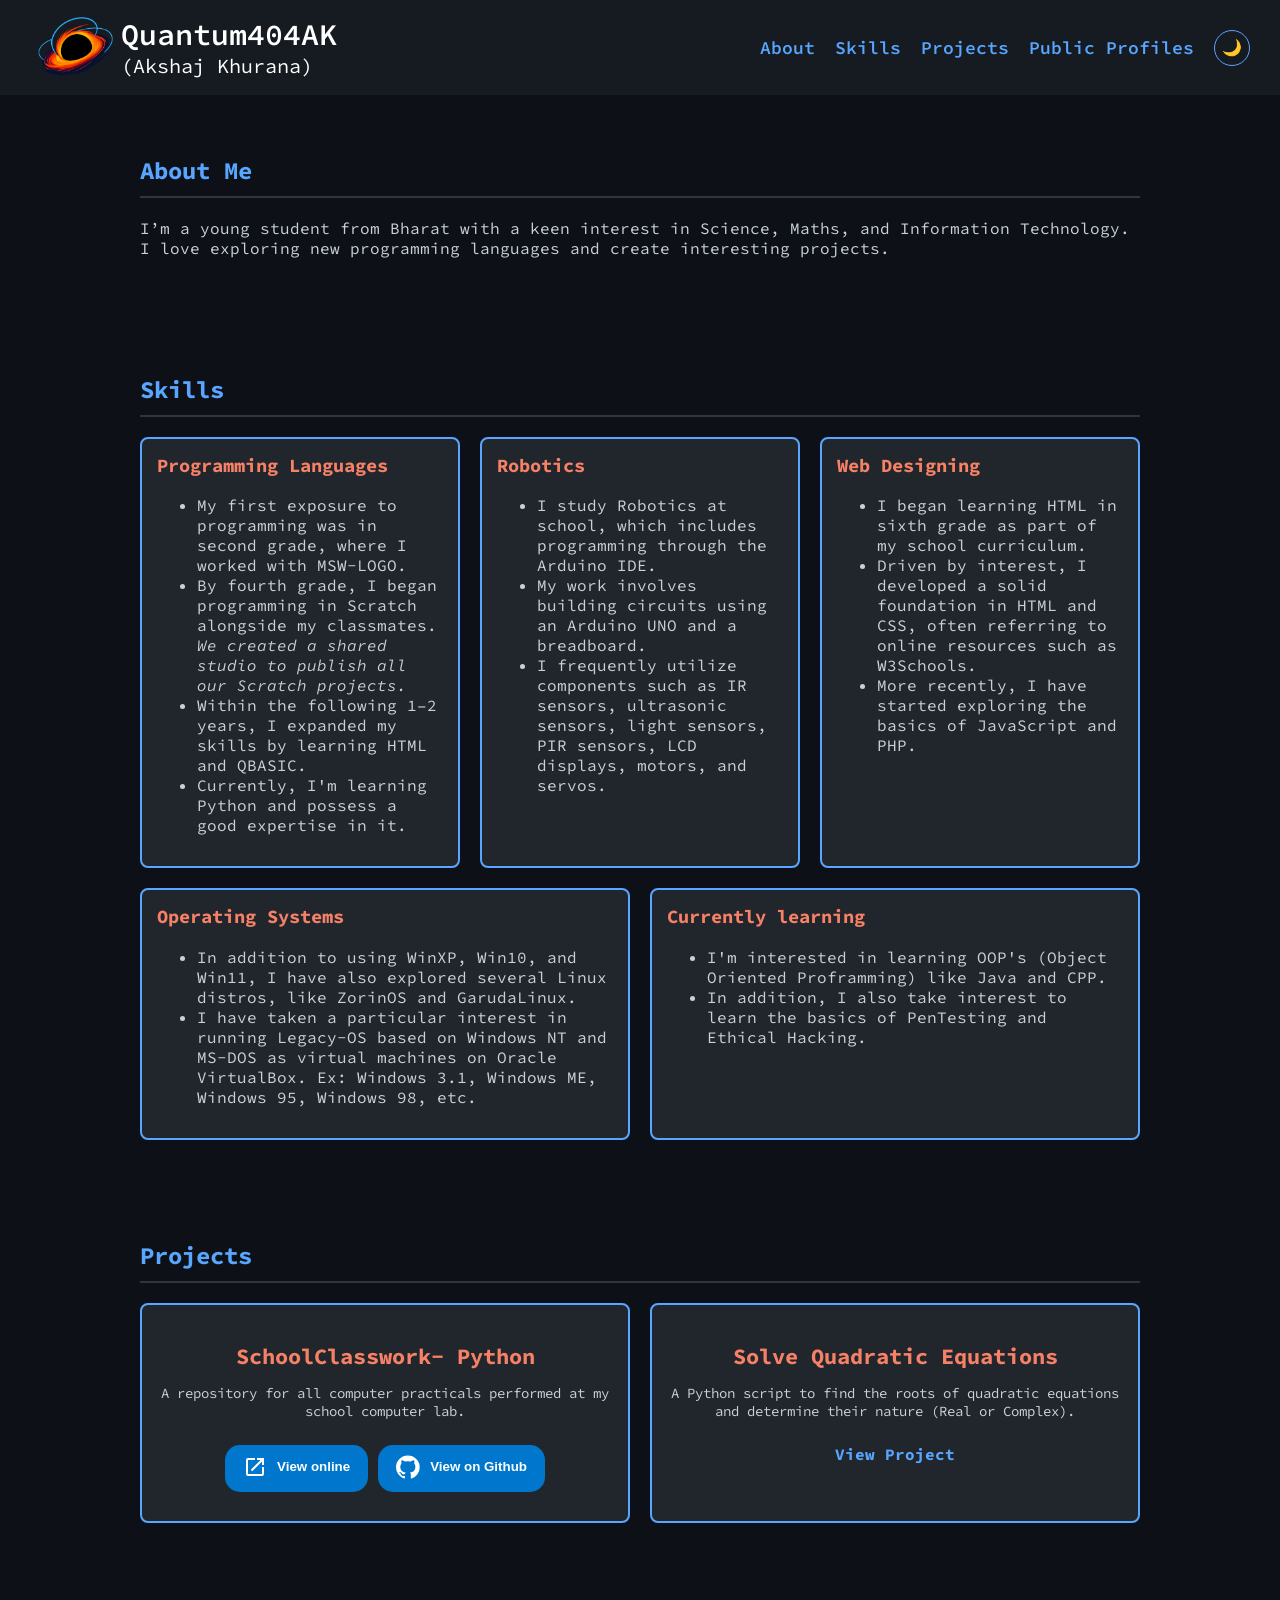
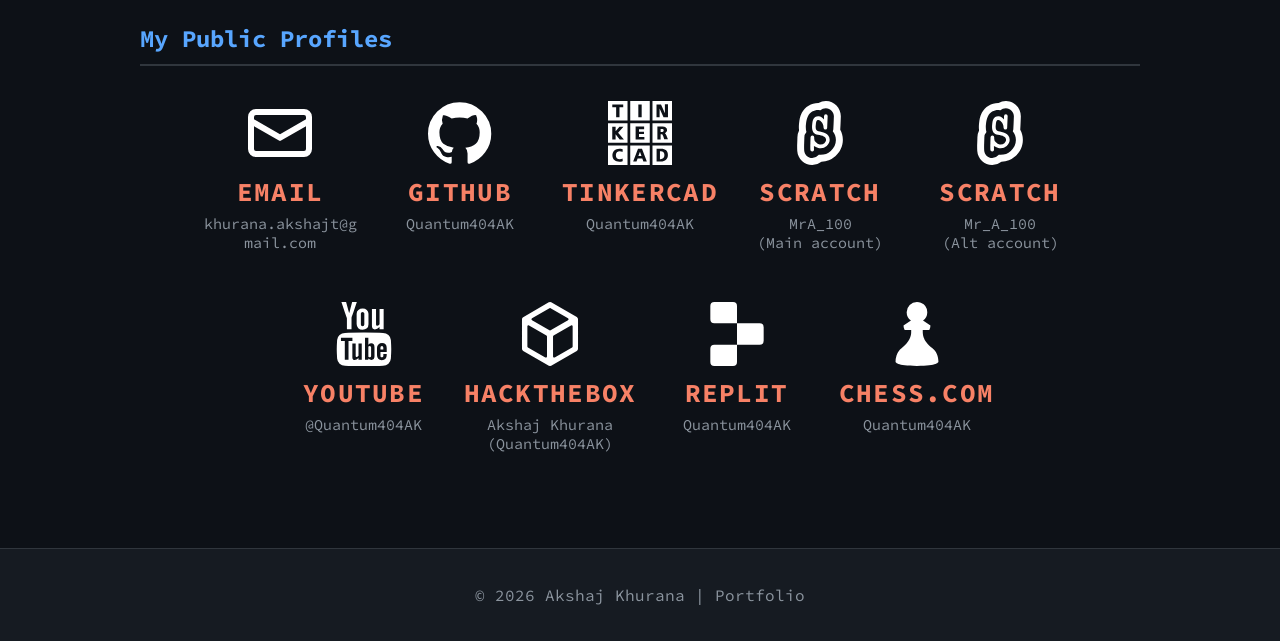
==== commit 7469f1d6: "Update website appearance and fix coding errors Replaces `theme.js` with `script.js`, corrects HTML " ====
--- a/index.html
+++ b/index.html
@@ -9,21 +9,28 @@
   <link href="https://fonts.googleapis.com/css2?family=Source+Code+Pro:wght@400;600;700&display=swap" rel="stylesheet">
   <link rel="stylesheet" type="text/css" href="styles.css">
   <link rel="icon" type="image/x-icon" href="media/website_icon_square.png">
-  <script src="theme.js"></script>
+  <script src="script.js"></script>
 </head>
 <body>
   <header>
-    <div class="header"> <div class="title"> <a href="https://quantum404ak.github.io"><span>
-    <img src="media/website_icon_sized.png" alt="website_icon">
-     <p> <font style="font-weight: 600; font-size: 30px;">Quantum404AK</font><br><font style="font-weight: 400; font-size: 20px;"> (Akshaj Khurana)</font> </p>
-        </span></a> </div>
-    <nav>
-      <a href="#about">About</a>
-      <a href="#skills">Skills</a>
-      <a href="#projects">Projects</a>
-      <a href="#contact">Public Proiles</a>
-      <button id="theme-toggle" class="theme-btn" title="Toggle light/dark mode">🌙</button>
-    </nav>
+    <div class="header">
+      <div class="title">
+        <a href="https://quantum404ak.github.io"><span>
+          <img src="media/website_icon_sized.png" alt="website_icon">
+          <p>
+            <span style="font-weight: 600; font-size: 30px;">Quantum404AK</span><br>
+            <span style="font-weight: 400; font-size: 20px;"> (Akshaj Khurana)</span>
+          </p>
+        </span></a>
+      </div>
+      <nav>
+        <a href="#about">About</a>
+        <a href="#skills">Skills</a>
+        <a href="#projects">Projects</a>
+        <a href="#contact">Public Profiles</a>
+        <button id="theme-toggle" class="theme-btn" title="Toggle light/dark mode">🌙</button>
+      </nav>
+    </div>
   </header>
 
   <section id="about">
@@ -72,7 +79,7 @@
         </ul>
       </div>
     </div>
-        --!>
+        -->
         <div class="skill_tiles"> 
   <div class="skill_tile"> 
     <h3>Programming Languages</h3> 
--- a/styles.css
+++ b/styles.css
@@ -383,9 +383,6 @@
   cursor: pointer;
   font-weight: 600;
   transition: all 0.3s ease;
-}
-
-.btn {
   background: #0077cc;
   color: #fff;
 }
@@ -528,14 +525,11 @@
 }
 
 body.light-mode .contact-card {
-  background: #FFFFFF;
   color: #24292F;
-  border-color: #0969DA;
 }
 
 body.light-mode .contact-card:hover {
   box-shadow: 0 8px 20px rgba(9, 105, 218, 0.35);
-  border-color: #CF222E;
 }
 
 body.light-mode .contact-label {
@@ -551,16 +545,16 @@
   display: flex;
   flex-wrap: wrap;
   gap: 20px;
-  justify-content: flex-start;
+  justify-content: center;
   margin-top: 20px;
 }
 
 .contact-card {
-        padding-top: 15px;
-        padding-bottom: 15px;
+  padding-top: 15px;
+  padding-bottom: 15px;
   text-decoration: none;
   color: #C9D1D9;
-  flex: 1 1 160px;
+  flex: 0 0 160px;
   display: flex;
   flex-direction: column;
   align-items: center;
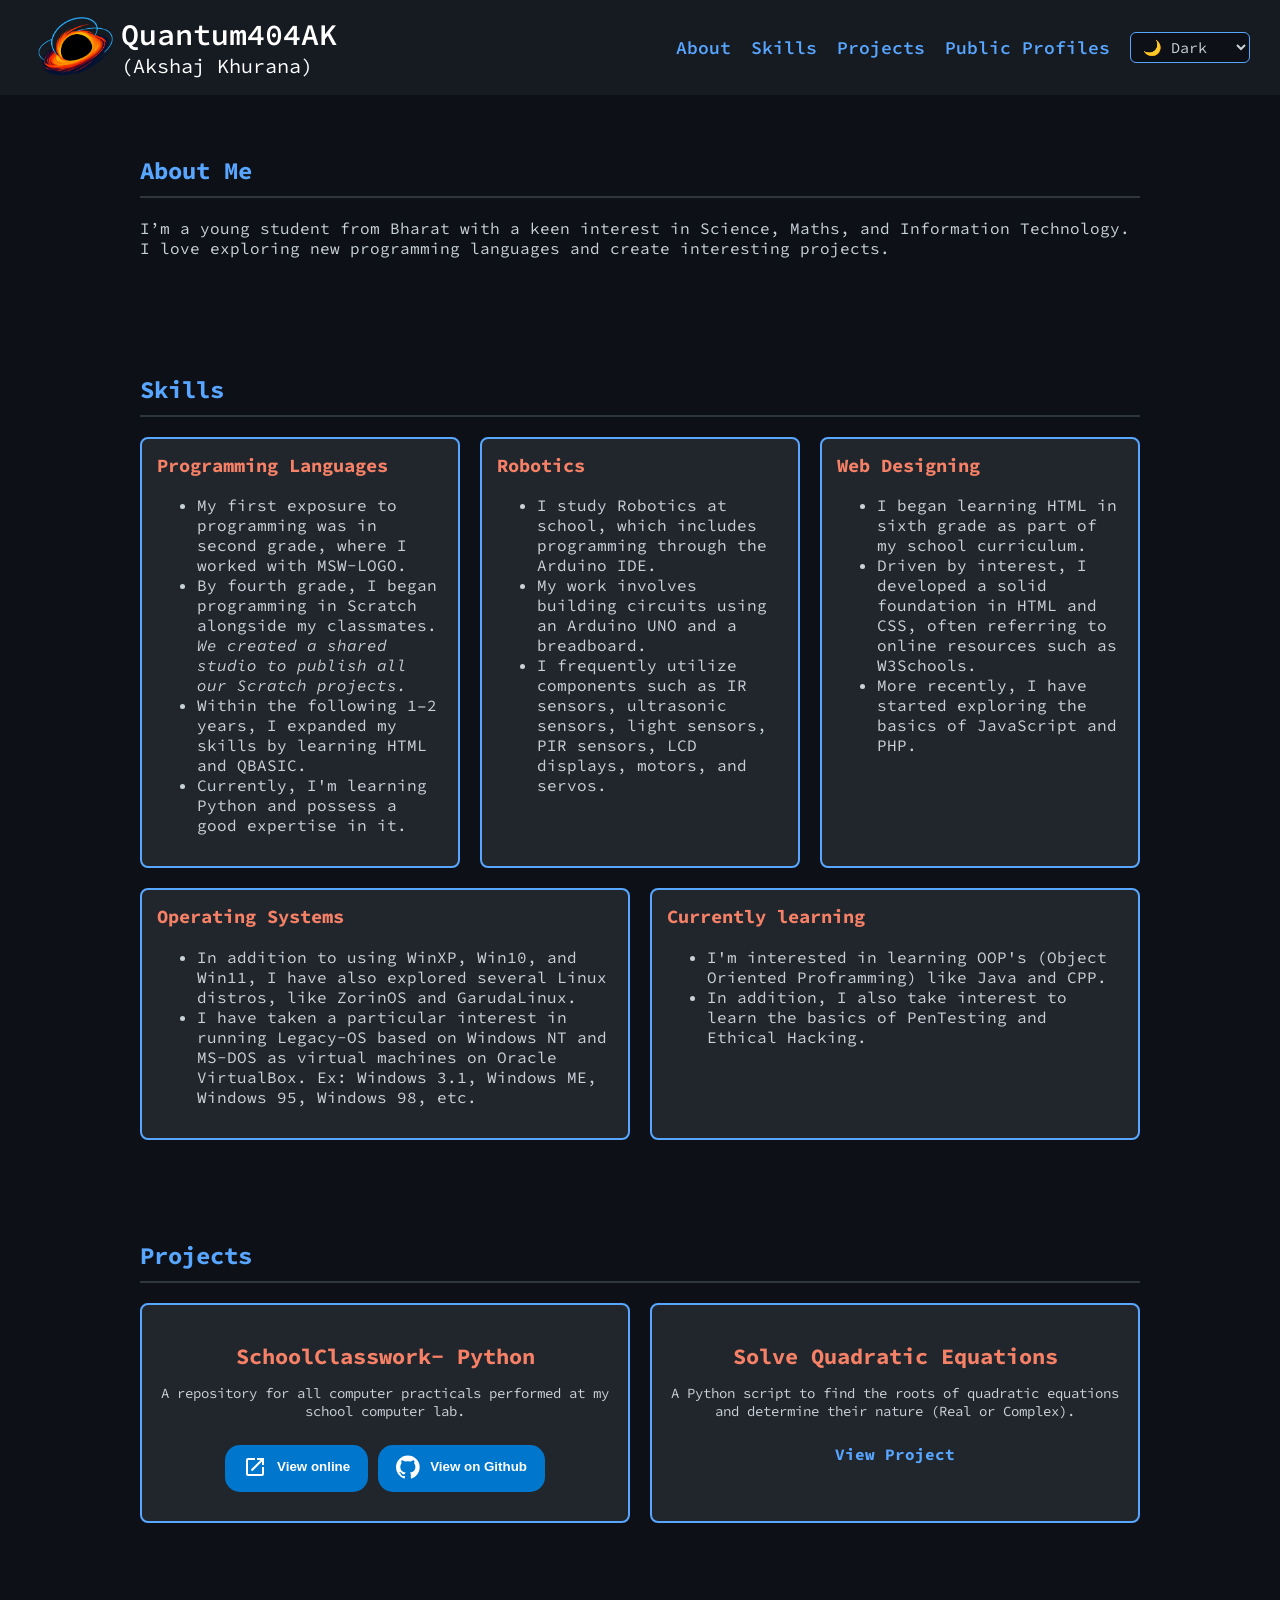
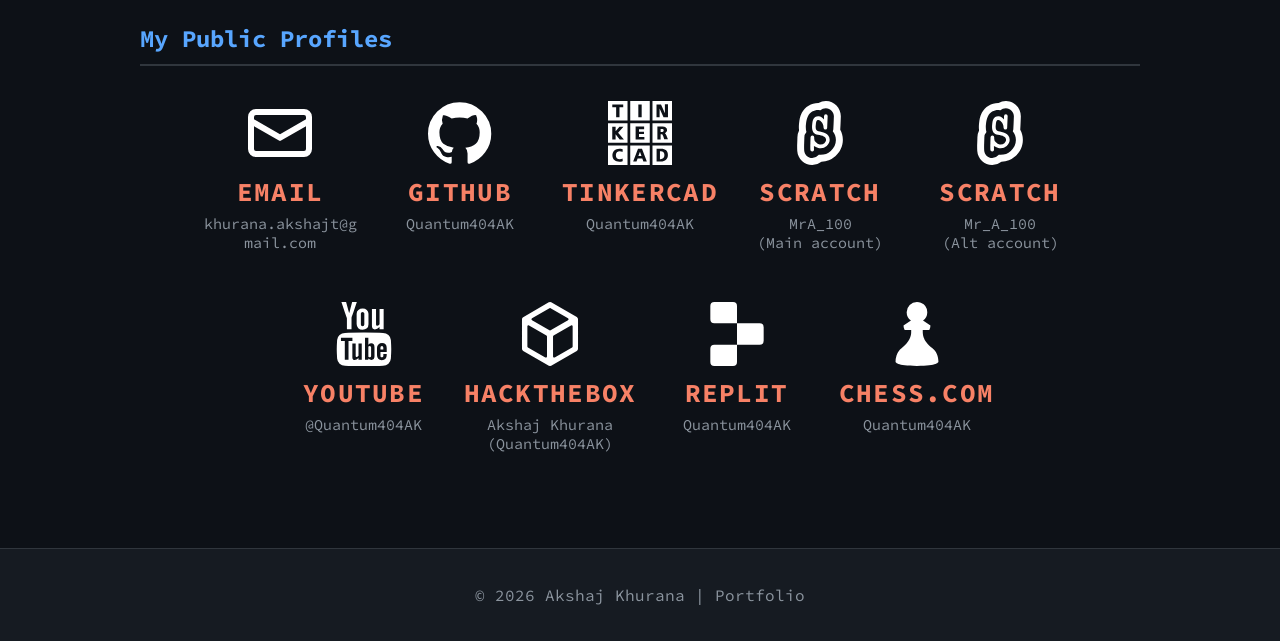
==== commit 90f10b9f: "Update theme selection to use a dropdown with system preference Replaced the theme toggle button wit" ====
--- a/index.html
+++ b/index.html
@@ -28,7 +28,11 @@
         <a href="#skills">Skills</a>
         <a href="#projects">Projects</a>
         <a href="#contact">Public Profiles</a>
-        <button id="theme-toggle" class="theme-btn" title="Toggle light/dark mode">🌙</button>
+        <select id="theme-select" class="theme-select" title="Select colour theme">
+          <option value="dark">🌙 Dark</option>
+          <option value="light">☀️ Light</option>
+          <option value="system">💻 System</option>
+        </select>
       </nav>
     </div>
   </header>
--- a/styles.css
+++ b/styles.css
@@ -310,7 +310,6 @@
 
 .skill_tile:hover {
   transform: translateY(-5px);
-  box-shadow: 0 8px 20px #58A6FF;
 }
 
 .skill_tile h3 {
@@ -410,29 +409,36 @@
   border-top: 1px solid #30363D;
 }
 
-/* Theme toggle button */
-.theme-btn {
-  background: none;
+/* Theme dropdown */
+.theme-select {
+  background: #0D1117;
+  color: #C9D1D9;
   border: 1.5px solid #58A6FF;
-  border-radius: 50%;
-  width: 36px;
-  height: 36px;
+  border-radius: 6px;
+  padding: 4px 8px;
+  font-size: 15px;
+  font-family: inherit;
   cursor: pointer;
-  font-size: 16px;
   margin-left: 20px;
-  display: inline-flex;
-  align-items: center;
-  justify-content: center;
-  transition: border-color 0.3s ease, transform 0.3s ease;
-  color: inherit;
+  transition: border-color 0.3s ease;
   flex-shrink: 0;
-  line-height: 1;
-  padding: 0;
-}
-
-.theme-btn:hover {
+}
+
+.theme-select:hover,
+.theme-select:focus {
   border-color: #F78166;
-  transform: scale(1.15);
+  outline: none;
+}
+
+body.light-mode .theme-select {
+  background: #F6F8FA;
+  color: #24292F;
+  border-color: #0969DA;
+}
+
+body.light-mode .theme-select:hover,
+body.light-mode .theme-select:focus {
+  border-color: #CF222E;
 }
 
 /* =====================
@@ -477,7 +483,7 @@
 }
 
 body.light-mode .skill_tile:hover {
-  box-shadow: 0 8px 20px rgba(9, 105, 218, 0.35);
+  /* no shadow */
 }
 
 body.light-mode .skill_tile h3 {
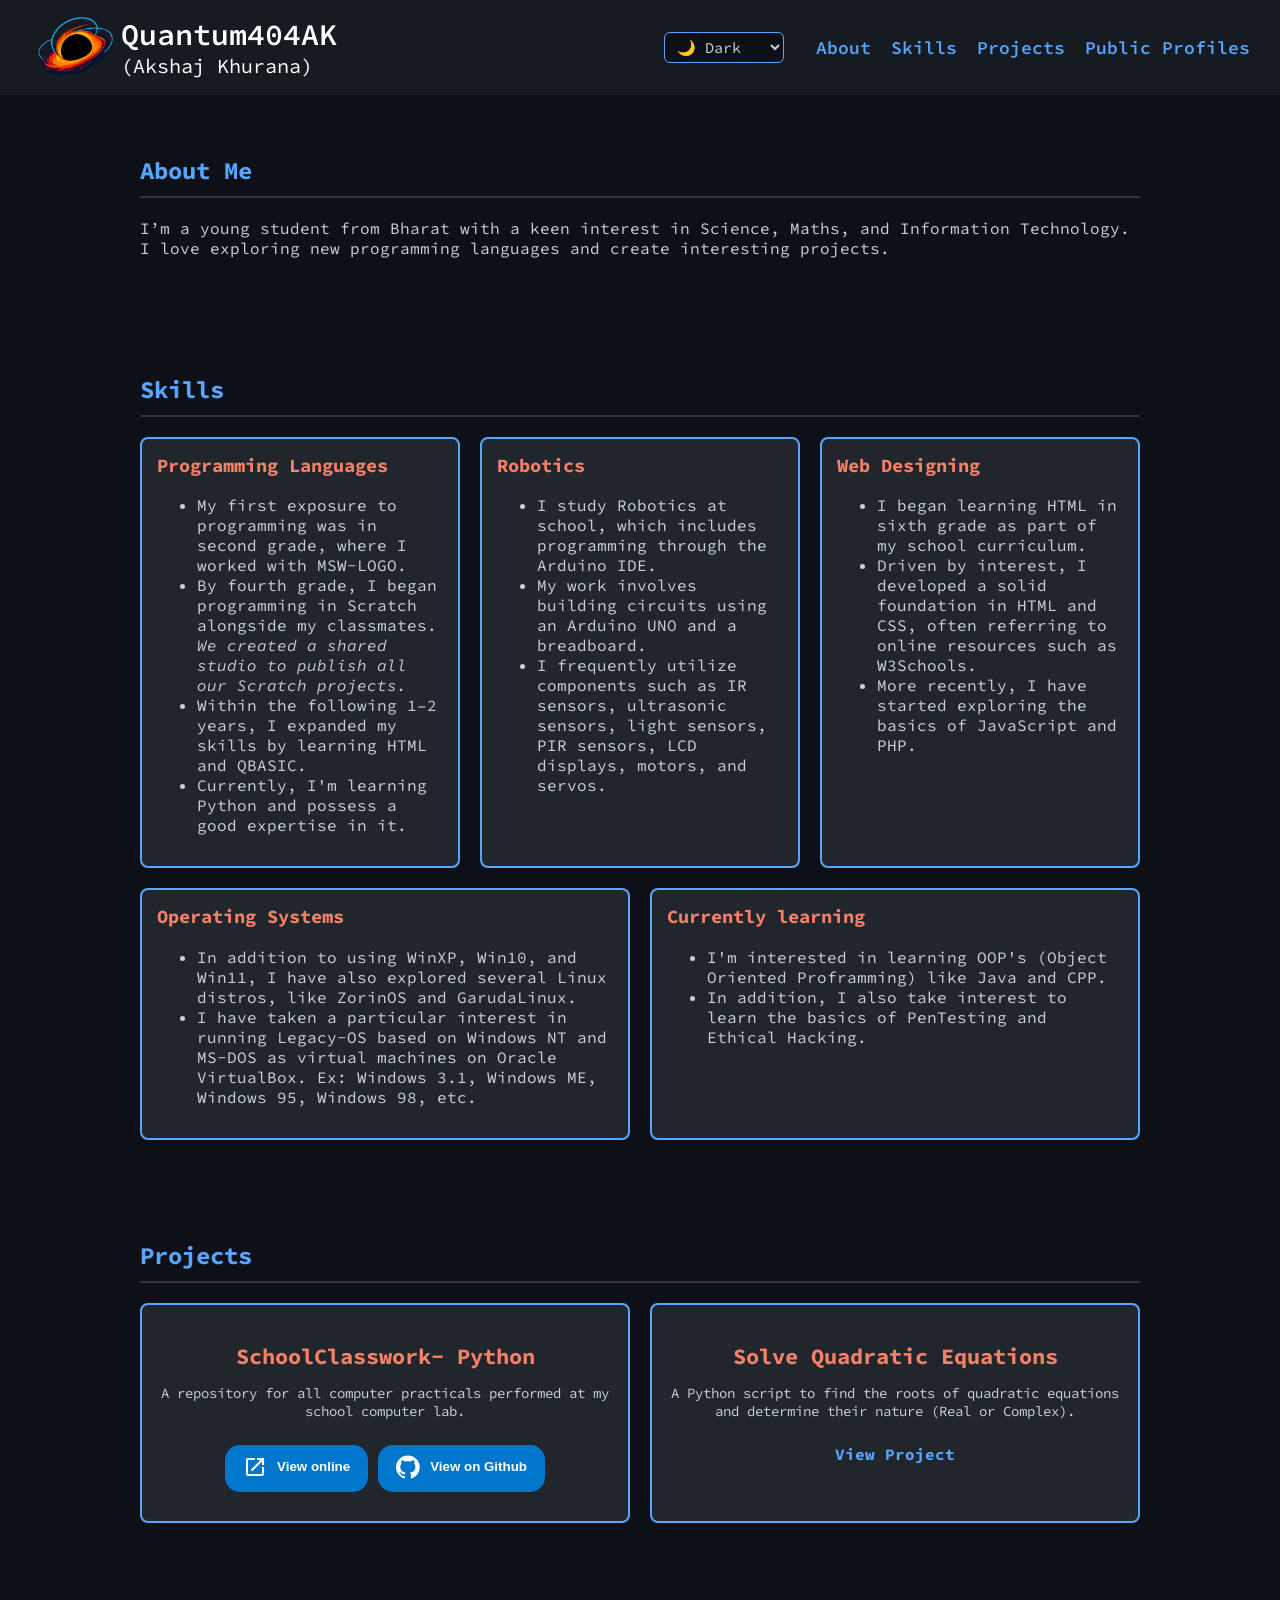
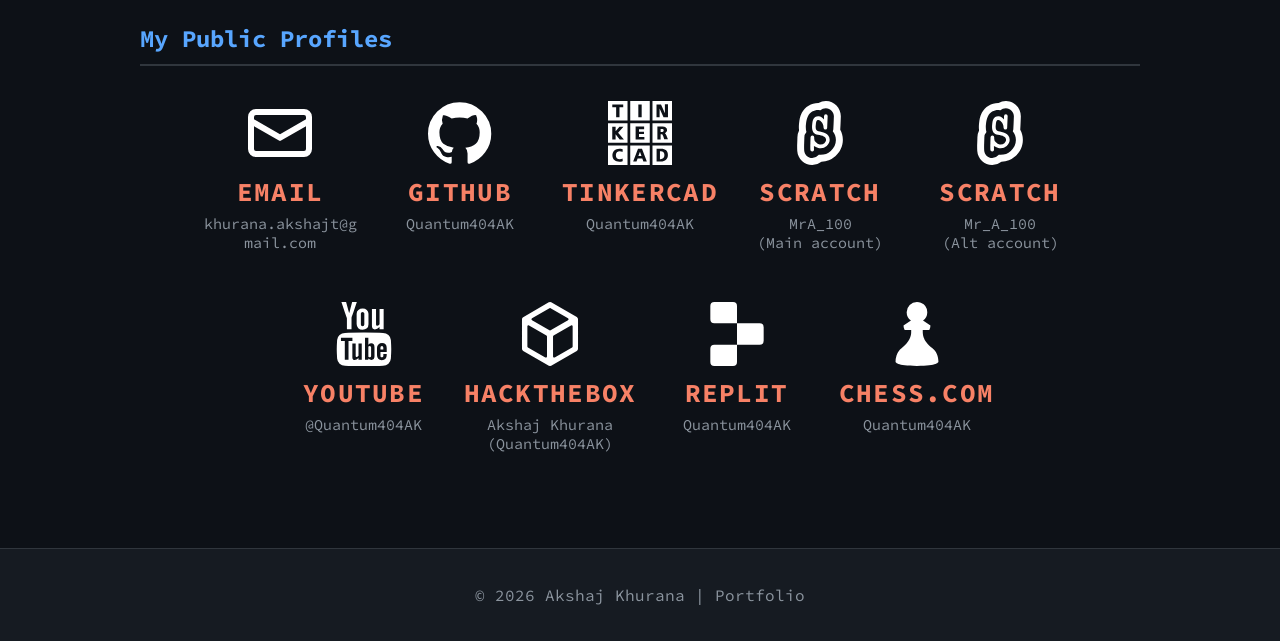
==== commit 274f4d03: "Move theme selector to left and make header sticky Move the theme selection dropdown to the left sid" ====
--- a/index.html
+++ b/index.html
@@ -24,15 +24,15 @@
         </span></a>
       </div>
       <nav>
-        <a href="#about">About</a>
-        <a href="#skills">Skills</a>
-        <a href="#projects">Projects</a>
-        <a href="#contact">Public Profiles</a>
         <select id="theme-select" class="theme-select" title="Select colour theme">
           <option value="dark">🌙 Dark</option>
           <option value="light">☀️ Light</option>
           <option value="system">💻 System</option>
         </select>
+        <a href="#about">About</a>
+        <a href="#skills">Skills</a>
+        <a href="#projects">Projects</a>
+        <a href="#contact">Public Profiles</a>
       </nav>
     </div>
   </header>
--- a/styles.css
+++ b/styles.css
@@ -170,6 +170,9 @@
   justify-content: space-between;
   align-items: center;
   flex-wrap: wrap;
+  position: sticky;
+  top: 0;
+  z-index: 100;
 }
 
 .header {
@@ -419,7 +422,7 @@
   font-size: 15px;
   font-family: inherit;
   cursor: pointer;
-  margin-left: 20px;
+  margin-right: 12px;
   transition: border-color 0.3s ease;
   flex-shrink: 0;
 }
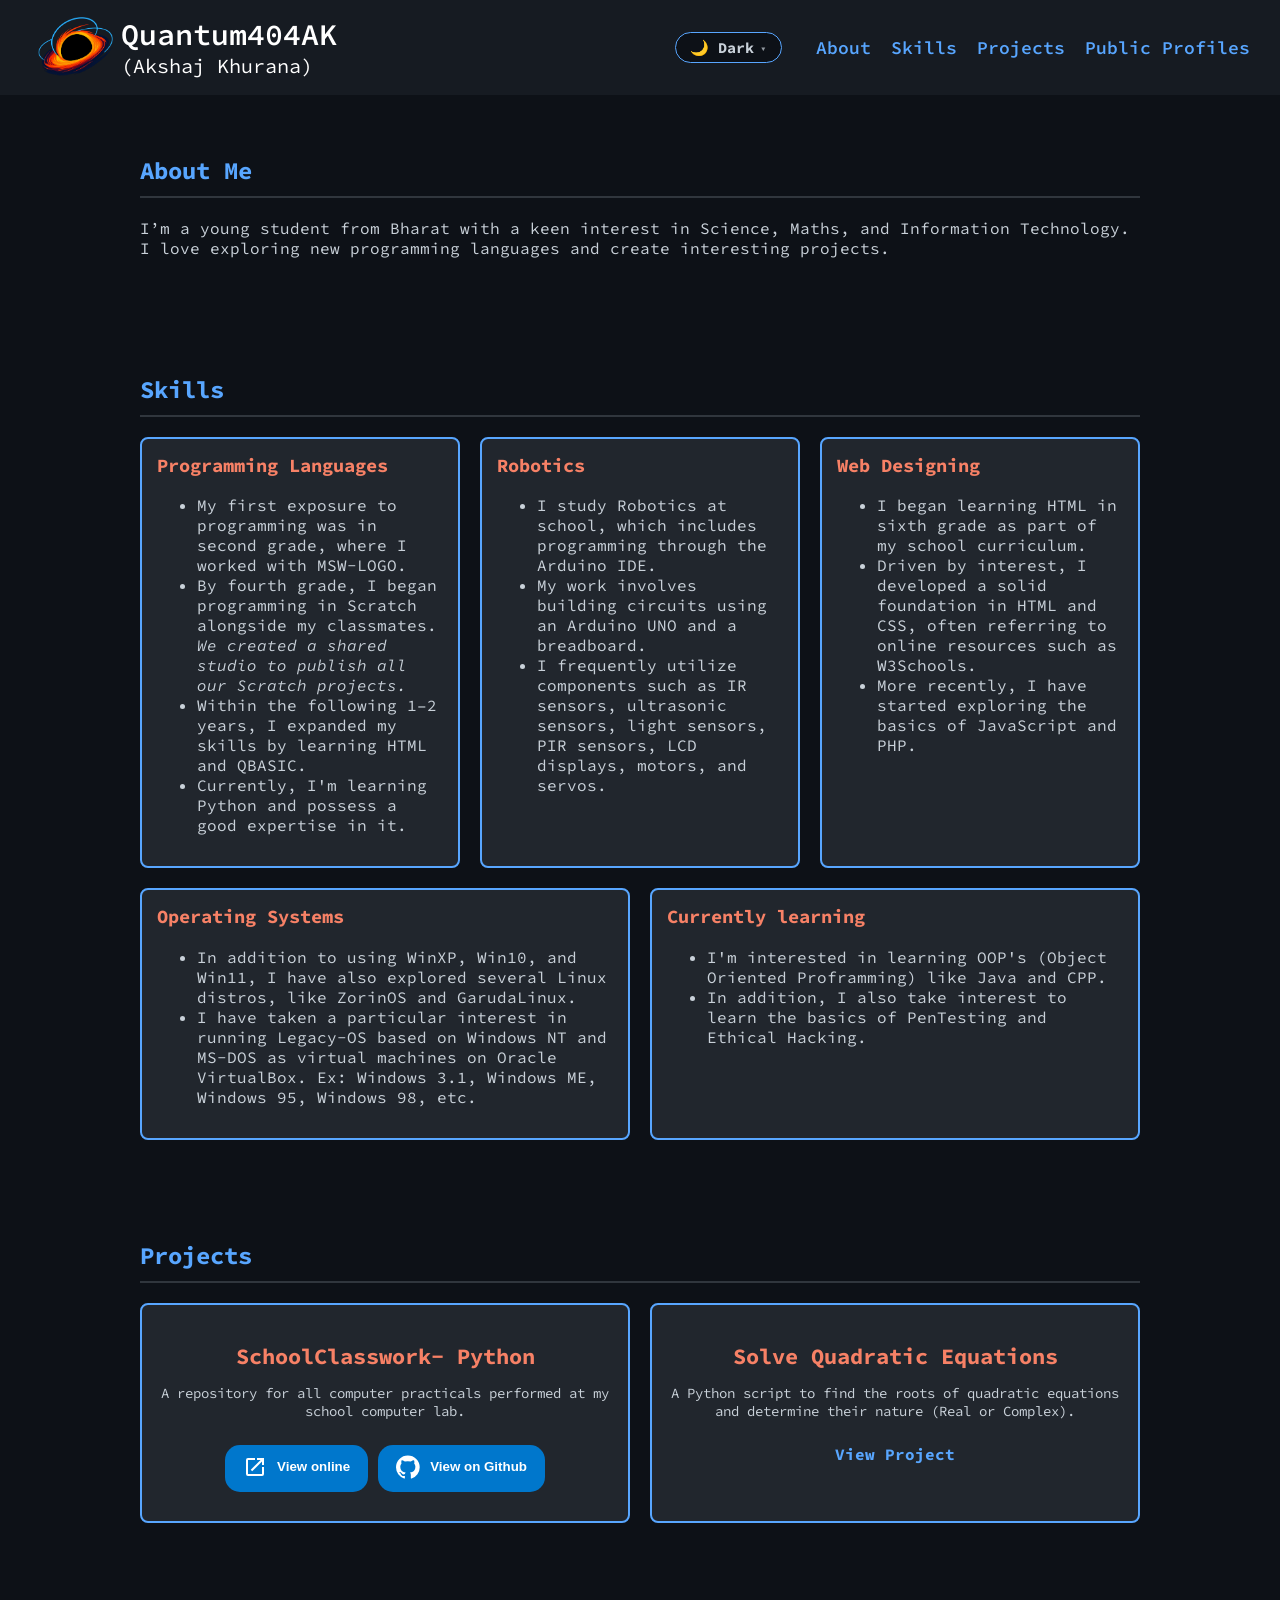
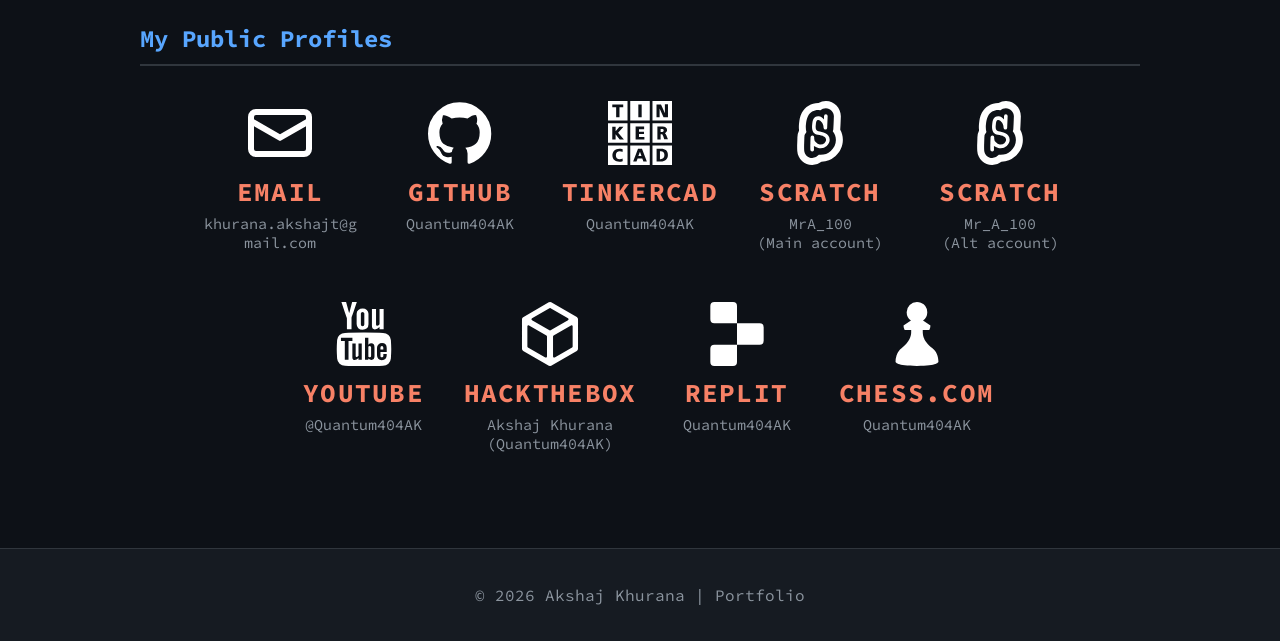
==== commit 83a15c65: "Improve the appearance and functionality of the theme selector dropdown Replace the native HTML sele" ====
--- a/index.html
+++ b/index.html
@@ -24,11 +24,17 @@
         </span></a>
       </div>
       <nav>
-        <select id="theme-select" class="theme-select" title="Select colour theme">
-          <option value="dark">🌙 Dark</option>
-          <option value="light">☀️ Light</option>
-          <option value="system">💻 System</option>
-        </select>
+        <div id="theme-dropdown" class="theme-dropdown" tabindex="0" title="Select colour theme">
+          <div class="theme-dd-selected">
+            <span id="theme-dd-label">🌙 Dark</span>
+            <span class="theme-dd-arrow">▾</span>
+          </div>
+          <ul class="theme-dd-menu">
+            <li data-value="dark">🌙 Dark</li>
+            <li data-value="light">☀️ Light</li>
+            <li data-value="system">💻 System</li>
+          </ul>
+        </div>
         <a href="#about">About</a>
         <a href="#skills">Skills</a>
         <a href="#projects">Projects</a>
--- a/styles.css
+++ b/styles.css
@@ -413,35 +413,113 @@
 }
 
 /* Theme dropdown */
-.theme-select {
+.theme-dropdown {
+  position: relative;
+  margin-right: 14px;
+  flex-shrink: 0;
+  user-select: none;
+  cursor: pointer;
+}
+
+.theme-dd-selected {
+  display: flex;
+  align-items: center;
+  gap: 6px;
+  padding: 5px 14px;
   background: #0D1117;
   color: #C9D1D9;
   border: 1.5px solid #58A6FF;
-  border-radius: 6px;
-  padding: 4px 8px;
+  border-radius: 999px;
   font-size: 15px;
   font-family: inherit;
-  cursor: pointer;
-  margin-right: 12px;
-  transition: border-color 0.3s ease;
-  flex-shrink: 0;
-}
-
-.theme-select:hover,
-.theme-select:focus {
+  font-weight: 700;
+  white-space: nowrap;
+  transition: border-color 0.25s ease, background 0.25s ease;
+}
+
+.theme-dropdown:hover .theme-dd-selected,
+.theme-dropdown:focus .theme-dd-selected {
   border-color: #F78166;
   outline: none;
 }
 
-body.light-mode .theme-select {
+.theme-dd-arrow {
+  font-size: 11px;
+  transition: transform 0.2s ease;
+  opacity: 0.7;
+}
+
+.theme-dropdown.open .theme-dd-arrow {
+  transform: rotate(180deg);
+}
+
+.theme-dd-menu {
+  display: none;
+  position: absolute;
+  top: calc(100% + 8px);
+  left: 0;
+  background: #161B22;
+  border: 1.5px solid #58A6FF;
+  border-radius: 14px;
+  list-style: none;
+  margin: 0;
+  padding: 6px 0;
+  min-width: 140px;
+  z-index: 200;
+  overflow: hidden;
+  box-shadow: 0 6px 20px rgba(0, 0, 0, 0.5);
+}
+
+.theme-dropdown.open .theme-dd-menu {
+  display: block;
+}
+
+.theme-dd-menu li {
+  padding: 9px 18px;
+  font-size: 15px;
+  cursor: pointer;
+  transition: background 0.15s ease;
+  white-space: nowrap;
+  color: #C9D1D9;
+}
+
+.theme-dd-menu li:hover {
+  background: #21262D;
+}
+
+.theme-dd-menu li.active {
+  font-weight: 700;
+  color: #58A6FF;
+}
+
+/* Light mode */
+body.light-mode .theme-dd-selected {
   background: #F6F8FA;
   color: #24292F;
   border-color: #0969DA;
 }
 
-body.light-mode .theme-select:hover,
-body.light-mode .theme-select:focus {
+body.light-mode .theme-dropdown:hover .theme-dd-selected,
+body.light-mode .theme-dropdown:focus .theme-dd-selected {
   border-color: #CF222E;
+}
+
+body.light-mode .theme-dd-menu {
+  background: #FFFFFF;
+  border-color: #0969DA;
+  box-shadow: 0 6px 20px rgba(0, 0, 0, 0.12);
+}
+
+body.light-mode .theme-dd-menu li {
+  color: #24292F;
+}
+
+body.light-mode .theme-dd-menu li:hover {
+  background: #EAF2FF;
+}
+
+body.light-mode .theme-dd-menu li.active {
+  color: #0969DA;
 }
 
 /* =====================
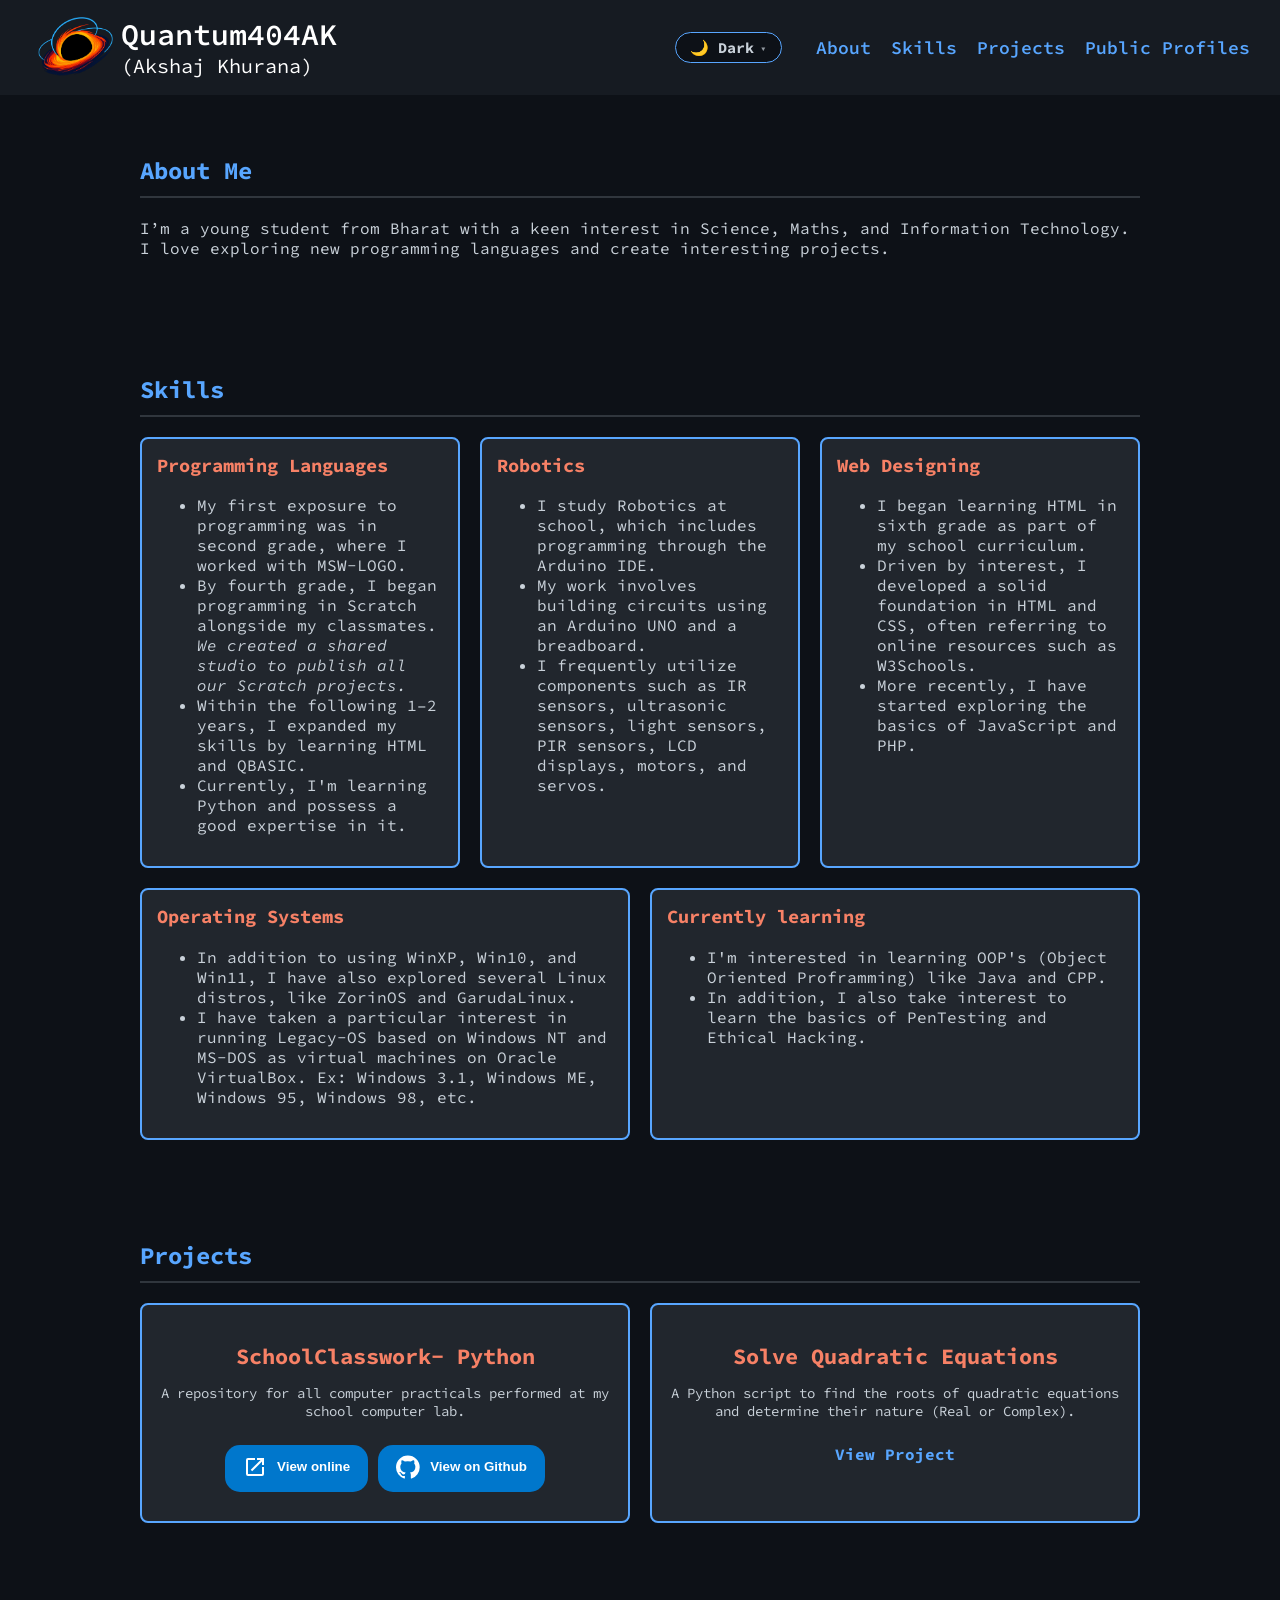
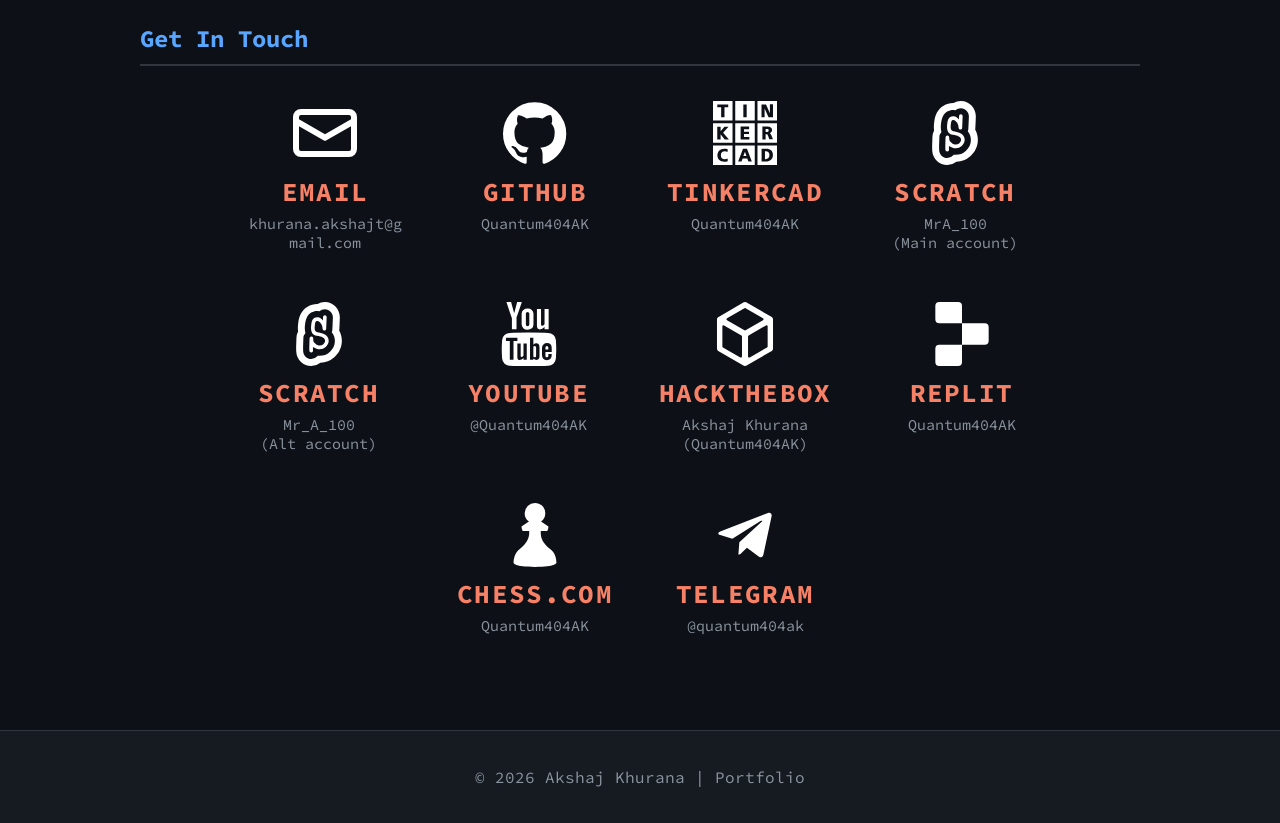
==== commit 855954c2: "Update (30/03/2026)" ====
--- a/index.html
+++ b/index.html
@@ -8,7 +8,7 @@
   <link rel="preconnect" href="https://fonts.gstatic.com" crossorigin>
   <link href="https://fonts.googleapis.com/css2?family=Source+Code+Pro:wght@400;600;700&display=swap" rel="stylesheet">
   <link rel="stylesheet" type="text/css" href="styles.css">
-  <link rel="icon" type="image/x-icon" href="media/website_icon_square.png">
+  <link rel="icon" type="image/x-icon" href="media/quantum404ak.png">
   <script src="script.js"></script>
 </head>
 <body>
@@ -22,7 +22,7 @@
             <span style="font-weight: 400; font-size: 20px;"> (Akshaj Khurana)</span>
           </p>
         </span></a>
-      </div>
+      </div> 
       <nav>
         <div id="theme-dropdown" class="theme-dropdown" tabindex="0" title="Select colour theme">
           <div class="theme-dd-selected">
@@ -51,46 +51,9 @@
     </p>
   </section>
 
-  <section id="skills">
+<section id="skills">
     <h2>Skills</h2>
-    <div class="skill_tiles">
-        <!--
-        My intitial text....
-        (DELETE THIS COMMENT LATER)
-                <div class="skill_tile">
-        <h3>Programming languages</h3>
-        <ul>
-          <li>I was introduced to programming for the first time in second-grade with MSW-LOGO.</li>
-          <li>In the fourth-grade I started programming in Scratch along with my classmates. <br><i>We had made a studio where we posted all our scratch projects...</i></li>
-          <li>Within the next 1-2 years, I started with HTML and QBASIC.</li>
-          <li>Currently, the language I have best knowledge of is Python</li>
-        </ul>
-      </div>
-      <div class="skill_tile">
-        <h3>Robotics</h3>
-        <ul>
-          <li>I learn Robotics at my school, including programing in Arduino IDE</li>
-          <li>This includes making circuits using an Arduino UNO and a Breadboard. We have often used devices like IR sensor, Ultrasonic sensor, light sensor, PIR sensor, LCD Display, motors and servos.</li>
-        </ul>
-      </div>
-      <div class="skill_tile">
-        <h3>Web-designing</h3>
-        <ul>
-          <li>I started with learning HTML in sixth-grade at my school.</li>
-          <li>With interest, I formed a good base in HTML and CSS, by taking reference from online tutorial websites like W3 Schools.</li>
-          <li>Recently, I even started to learn basic JavaScript and PHP</li>
-        </ul>
-      </div>
-                <div class="skill_tile">
-        <h3>Operating Systems</h3>
-        <ul>
-          <li>Other than having used WinXP, Win10 and Win11, I have also used several Linux distros (ZorinOS, GarudaLinux, etc.)</li>
-          <li>I have also taken interest to run old versions of Windows NT and MS-DOS based operating systems, as virtual machines on Oracle VirtualBox. Ex: Win3.1, WinME, Win95, Win98</li>
-        </ul>
-      </div>
-    </div>
-        -->
-        <div class="skill_tiles"> 
+ <div class="skill_tiles"> 
   <div class="skill_tile"> 
     <h3>Programming Languages</h3> 
     <ul> 
@@ -135,9 +98,9 @@
   </div> 
 </div>
 
-  </section>
+</section>
 
-  <section id="projects">
+<section id="projects">
     <h2>Projects</h2>
     <div class="projects">
       <div class="project">
@@ -165,7 +128,7 @@
   </section>
 
   <section id="contact">
-    <h2>My Public Profiles</h2>
+    <h2>Get In Touch</h2>
     <div class="contact-grid">
       <a href="mailto:khurana.akshajt@gmail.com" class="contact-card">
         <img src="media/mail_64px_dark.svg" alt ="mail_icon">
@@ -212,6 +175,12 @@
         <span class="contact-label">Chess.Com</span>
         <span class="contact-value">Quantum404AK</span>
       </a>
+	  </a>
+          <a href="https://t.me/quantum404ak" target="_blank" class="contact-card">
+                <img src="media/telegram_64px_dark.svg" alt="scratch_icon">
+        <span class="contact-label">Telegram</span>
+        <span class="contact-value">@quantum404ak</span>
+      </a>
     </div>
   </section>
 
--- a/styles.css
+++ b/styles.css
@@ -228,6 +228,13 @@
     justify-content: center;
     margin-top: 12px;
   }
+  .theme-dropdown {
+    width: 100%;
+    margin-right: 0;
+    margin-bottom: 8px;
+    display: flex;
+    justify-content: center;
+  }
 }
 
 nav a {
@@ -413,6 +420,7 @@
 }
 
 /* Theme dropdown */
+
 .theme-dropdown {
   position: relative;
   margin-right: 14px;
@@ -616,7 +624,7 @@
 }
 
 body.light-mode .contact-card:hover {
-  box-shadow: 0 8px 20px rgba(9, 105, 218, 0.35);
+  transform: translateY(-5px);
 }
 
 body.light-mode .contact-label {
@@ -637,8 +645,7 @@
 }
 
 .contact-card {
-  padding-top: 15px;
-  padding-bottom: 15px;
+  padding: 15px;
   text-decoration: none;
   color: #C9D1D9;
   flex: 0 0 160px;
@@ -646,12 +653,11 @@
   flex-direction: column;
   align-items: center;
   text-align: center;
-  transition: transform 0.3s ease, box-shadow 0.3s ease, border-color 0.3s ease;
+  transition: transform 0.3s ease, border-color 0.3s ease;
 }
 
 .contact-card:hover {
   transform: translateY(-5px);
-  /*box-shadow: 0 4px 10px #58A6FF;*/
 }
 
 .contact-card img {
